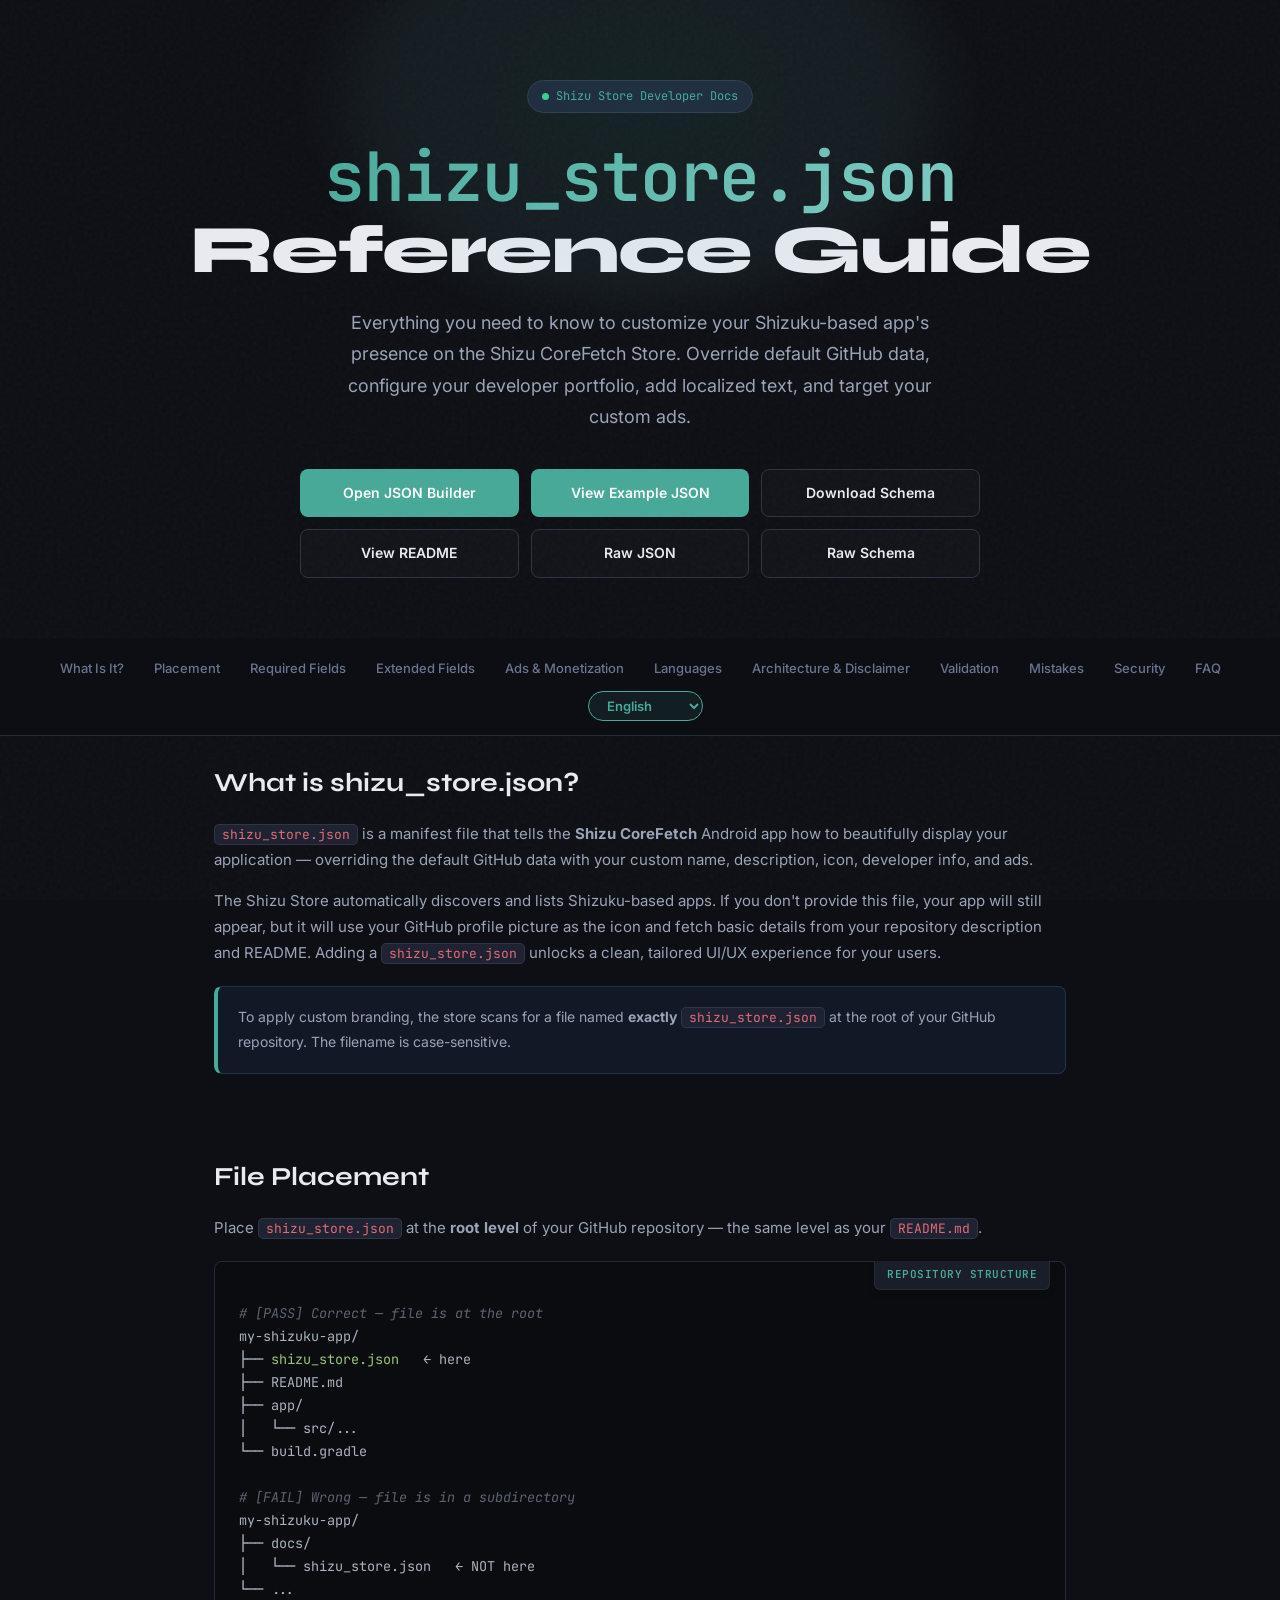
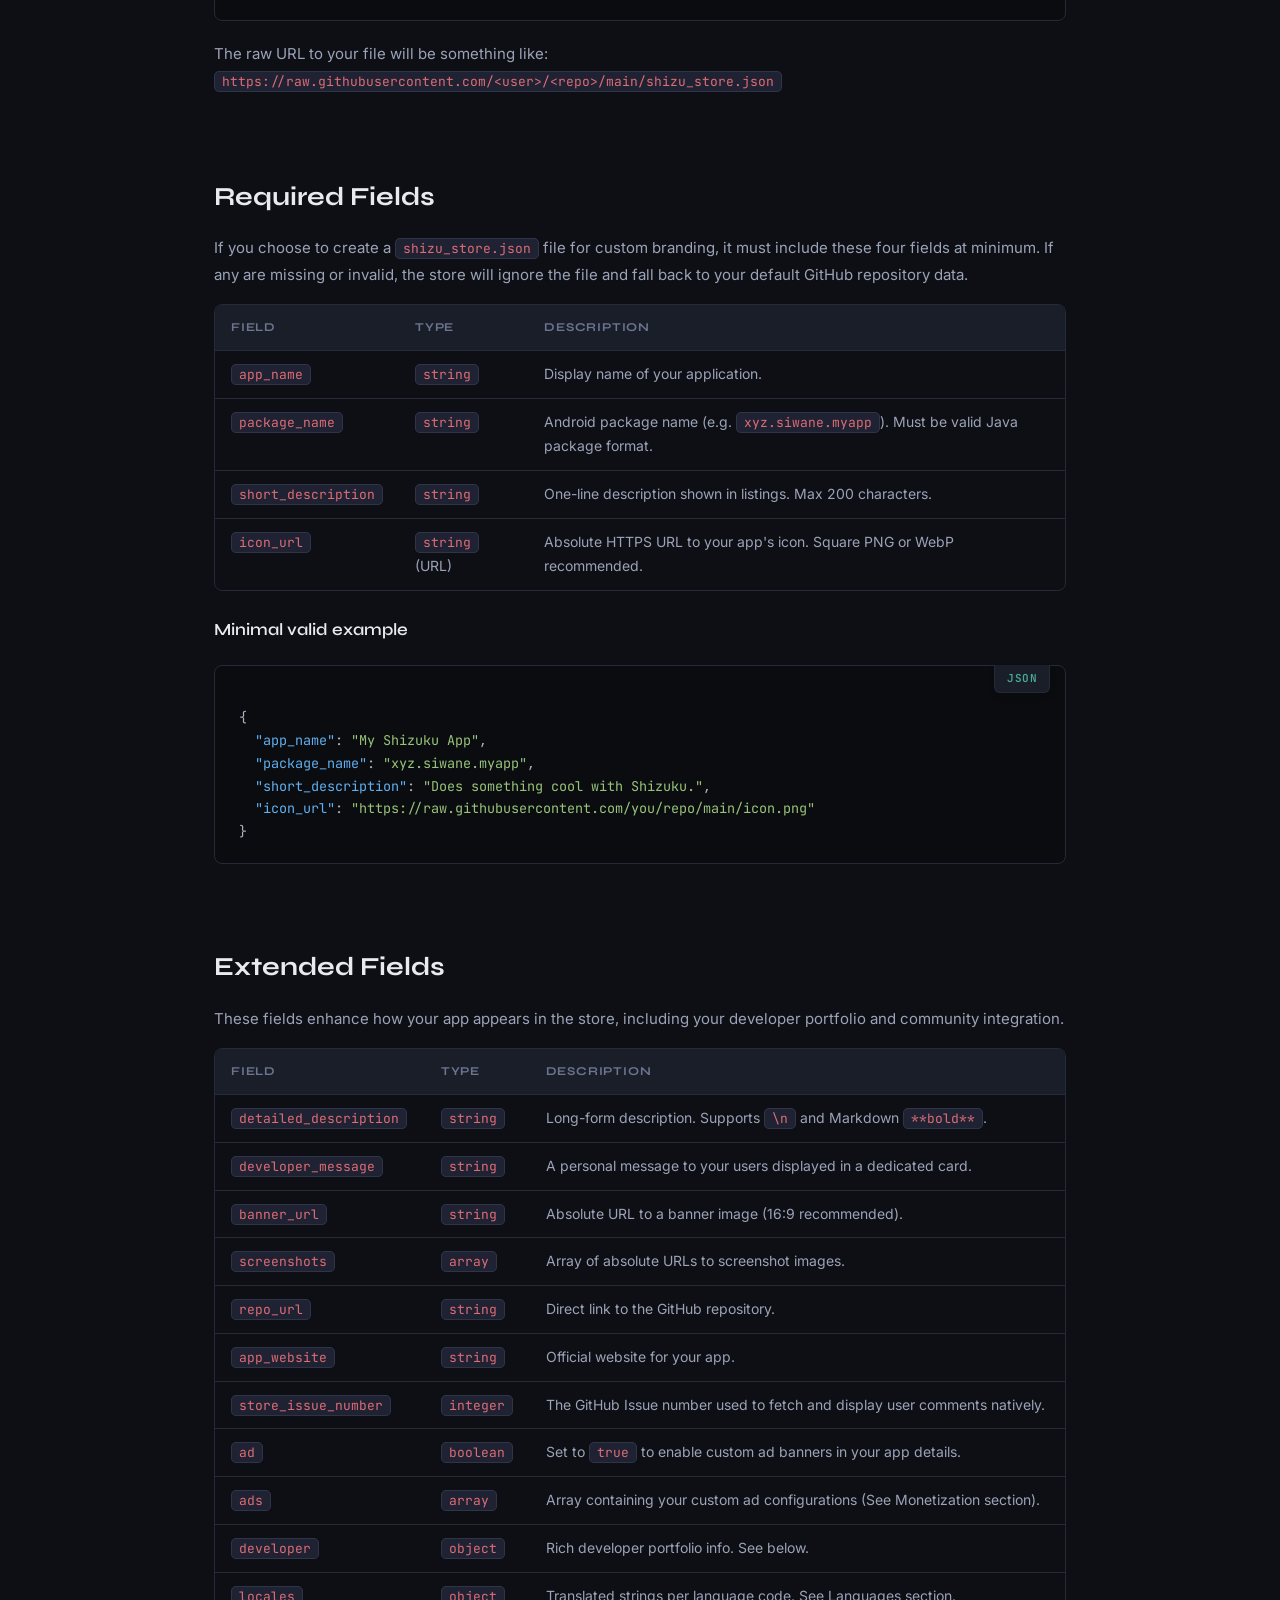
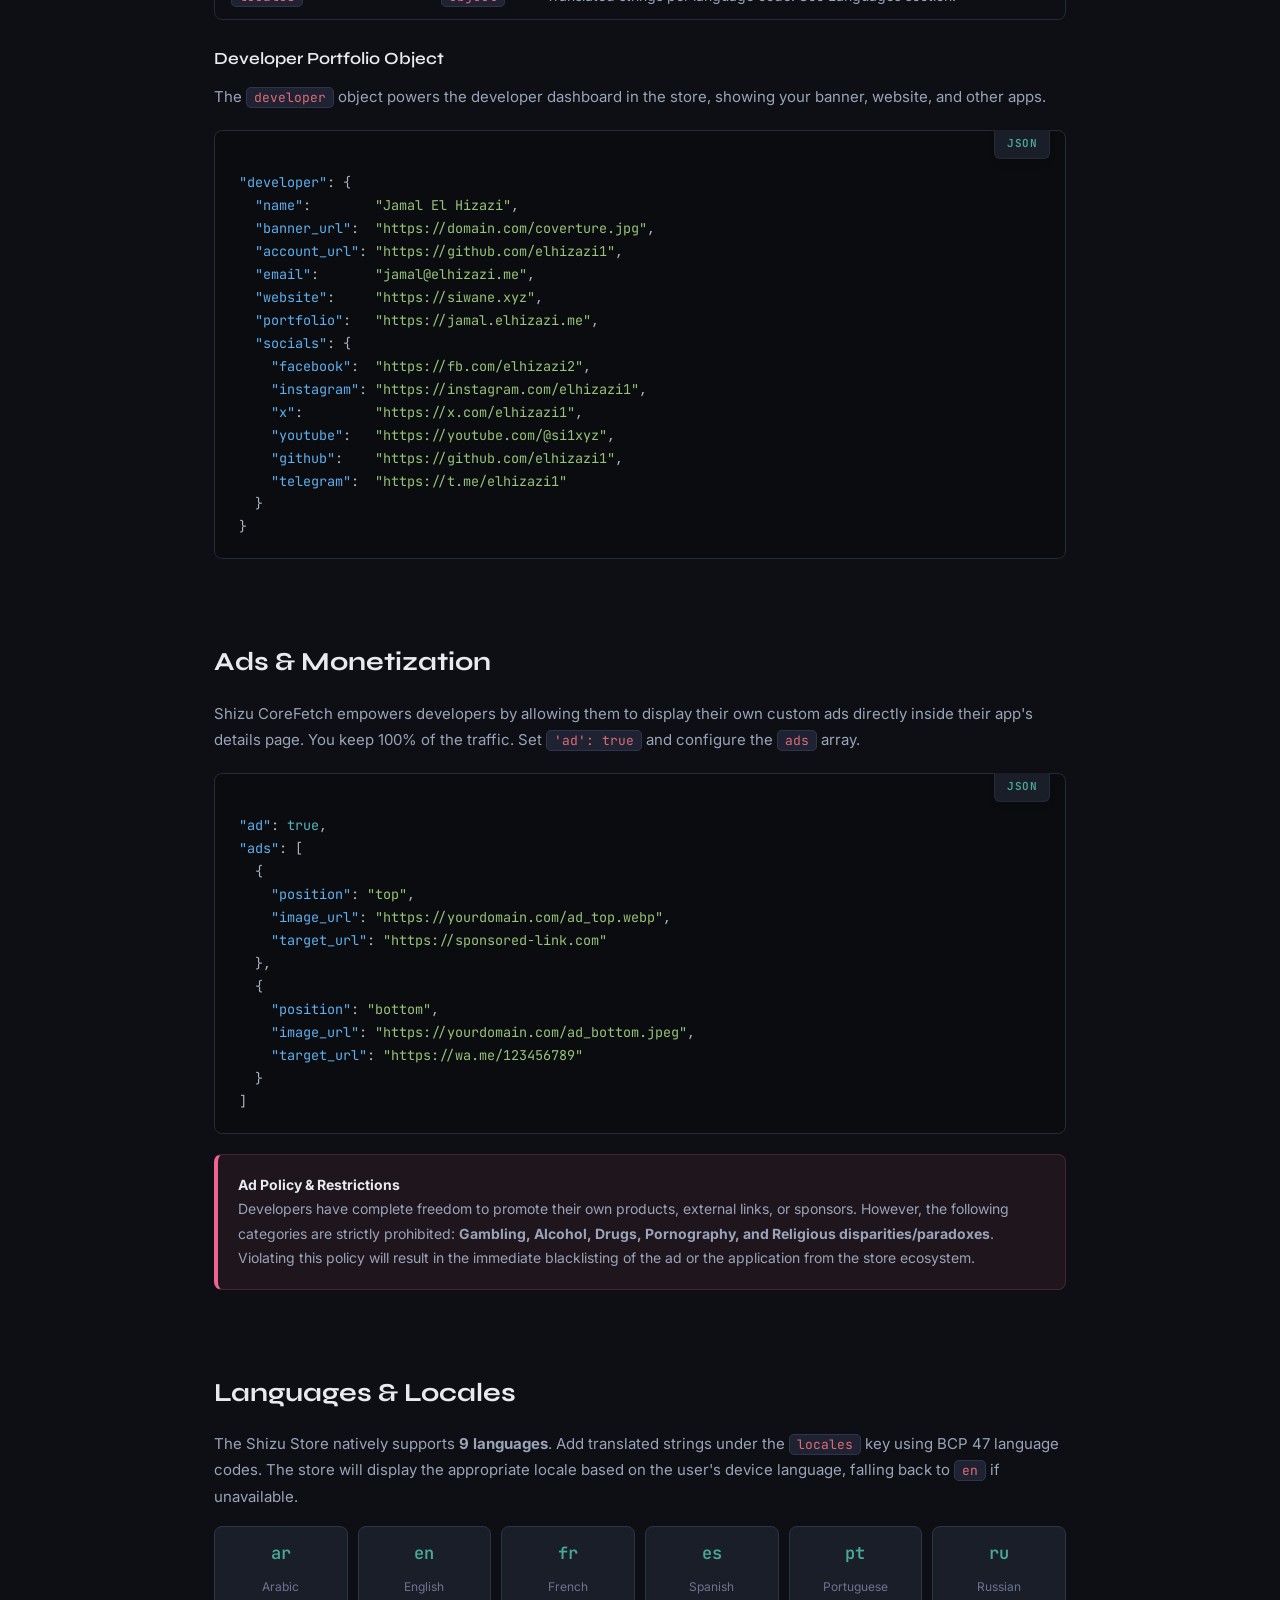
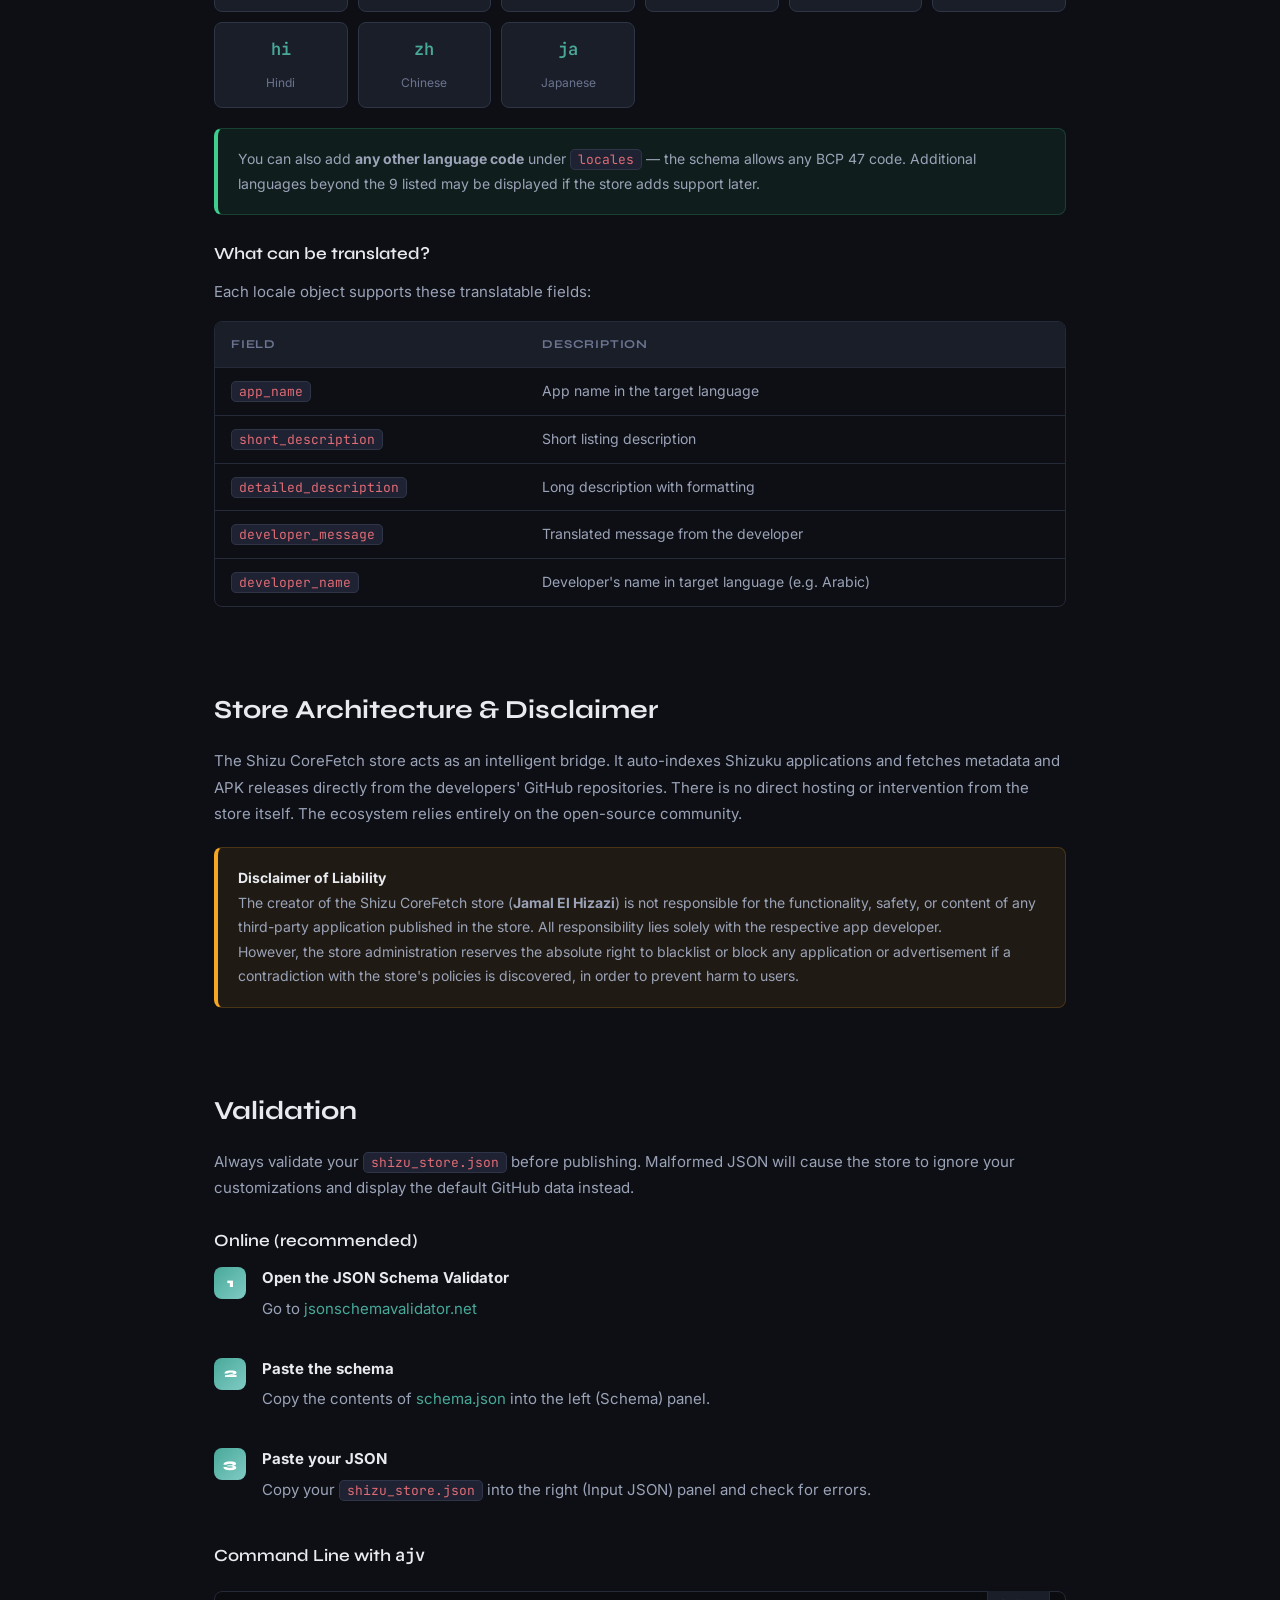
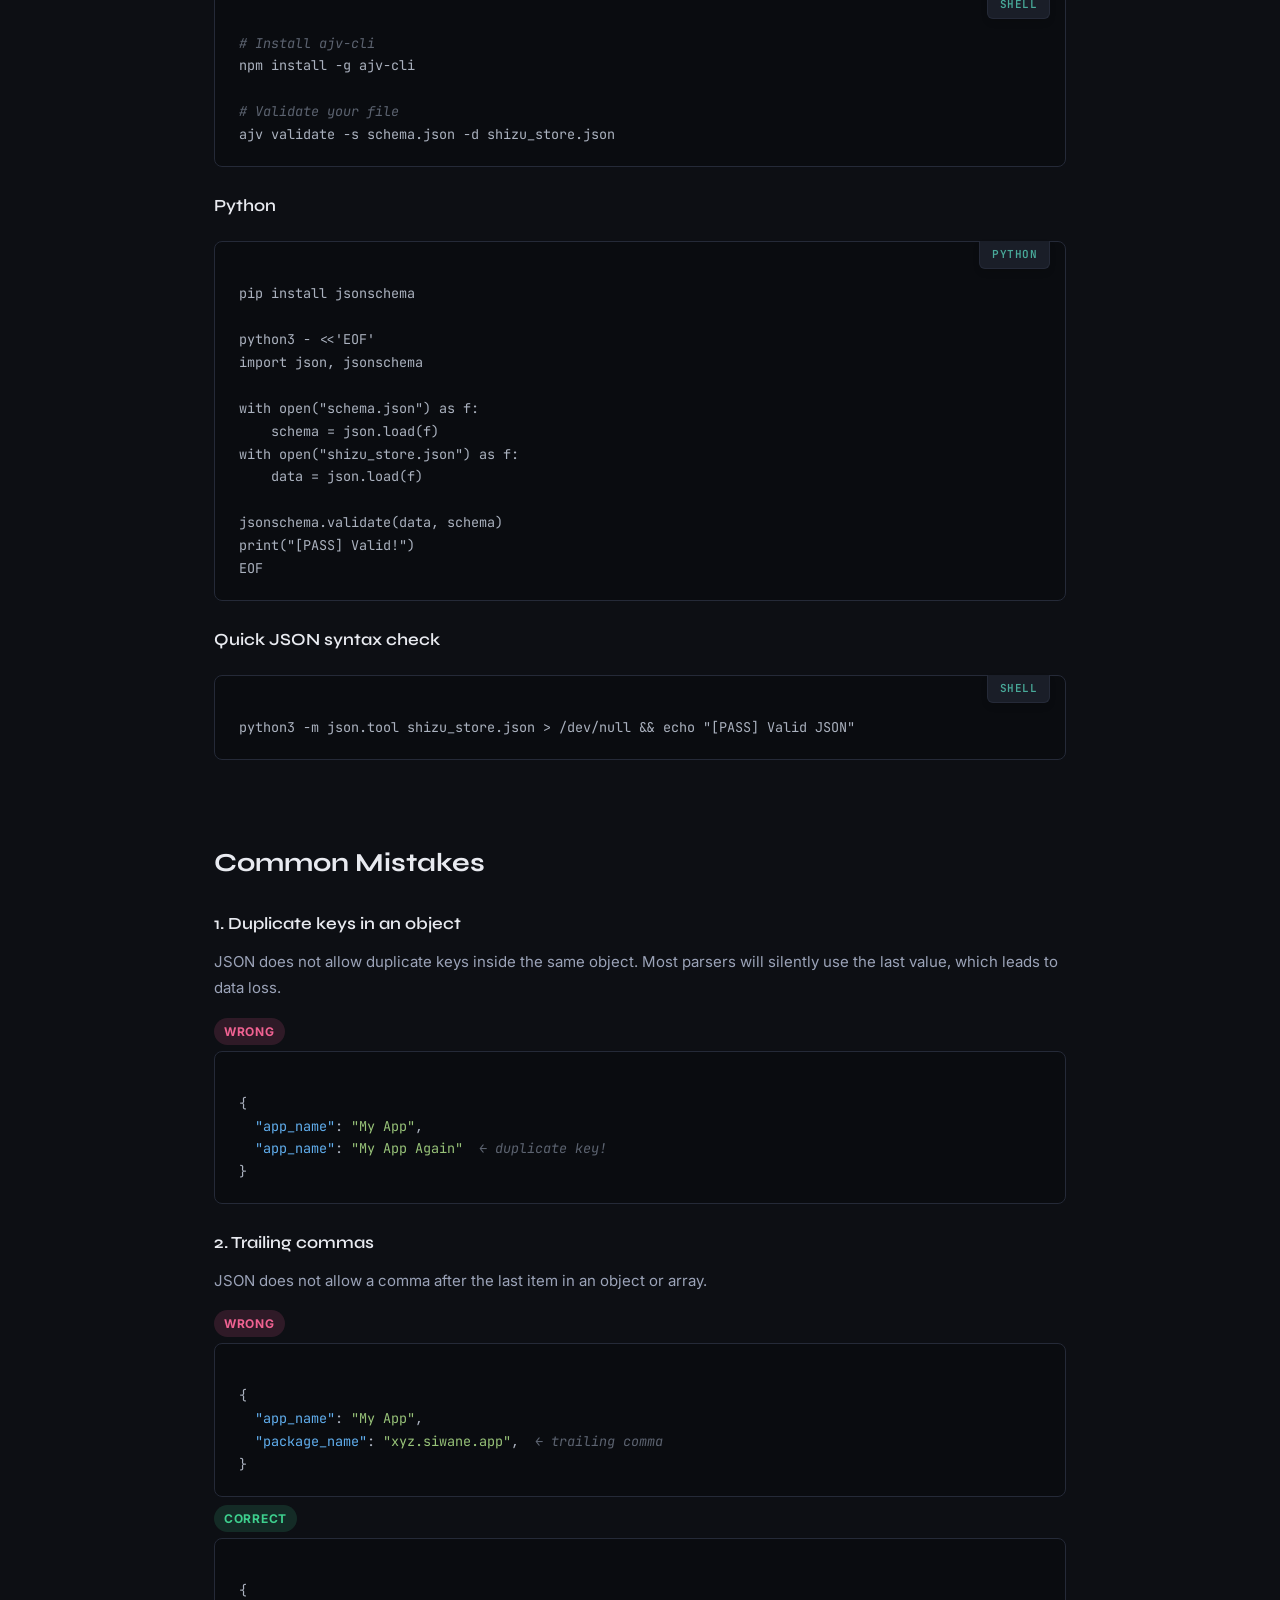
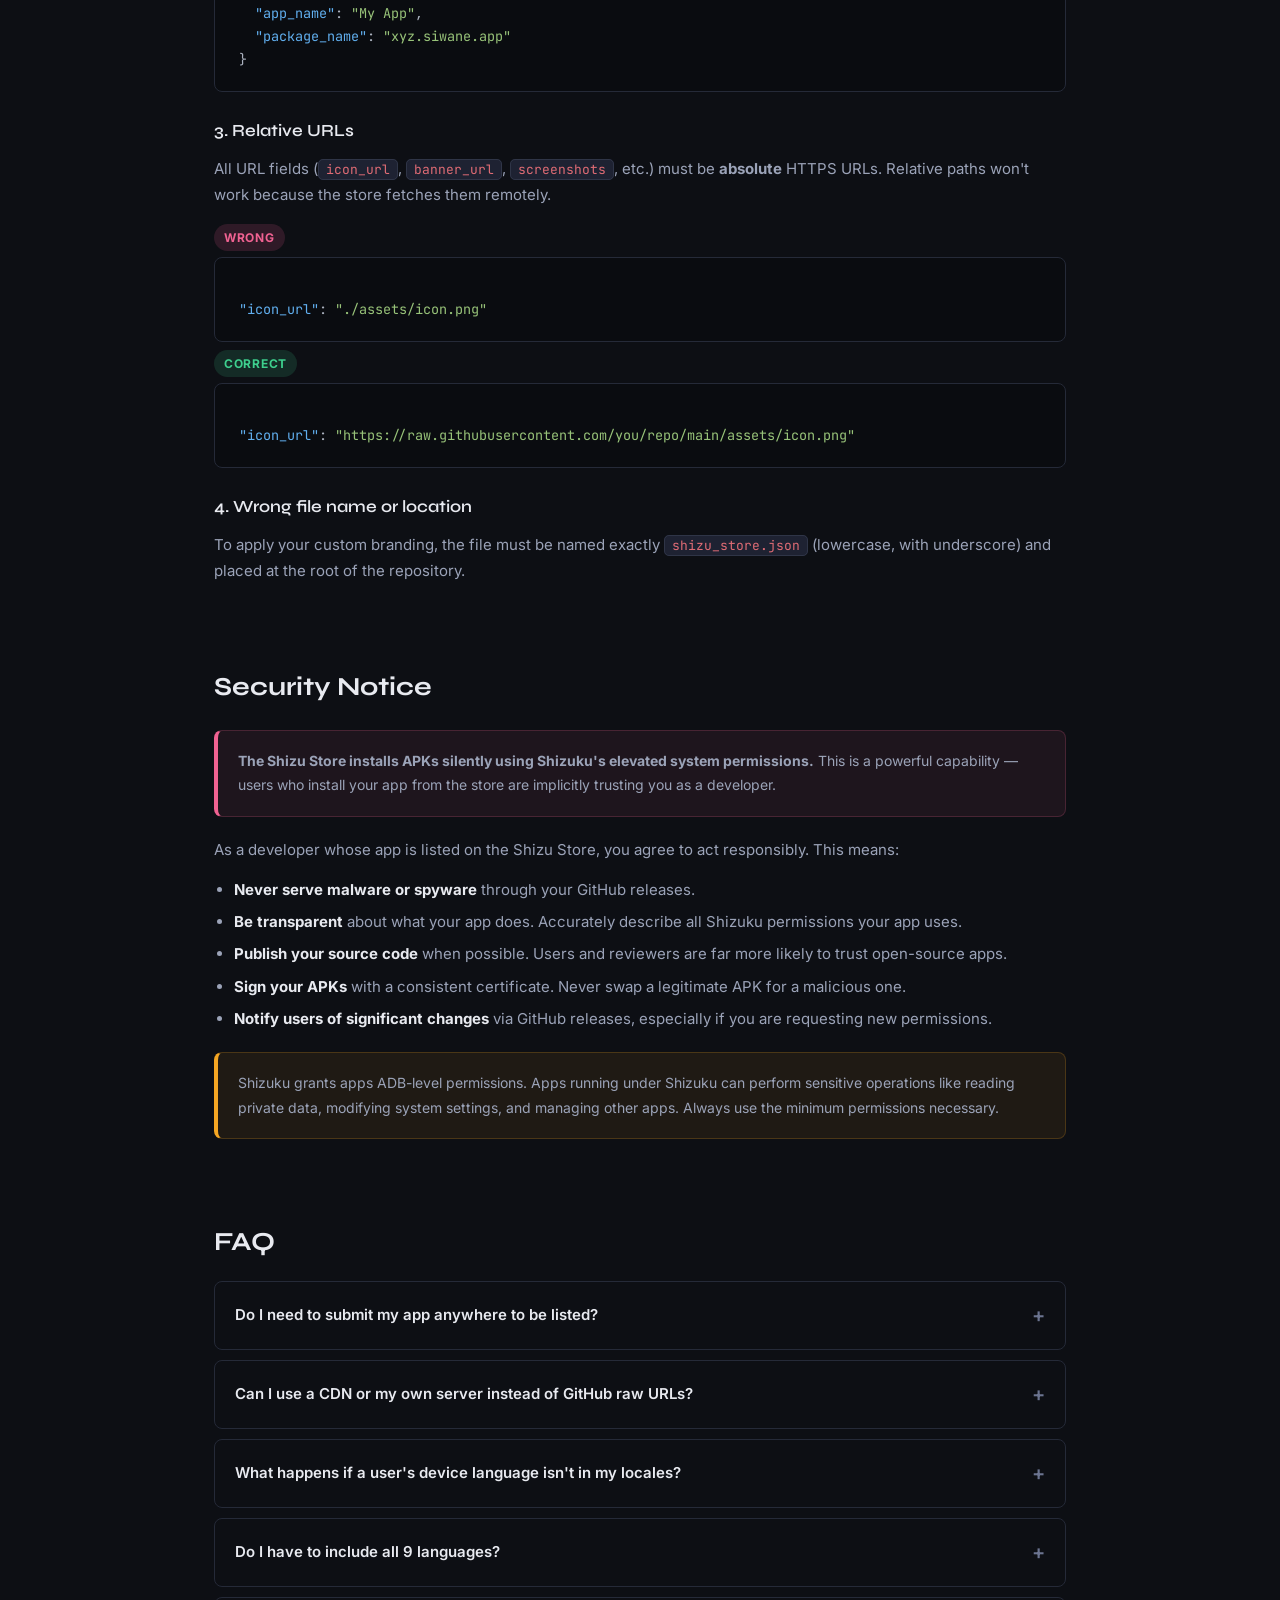
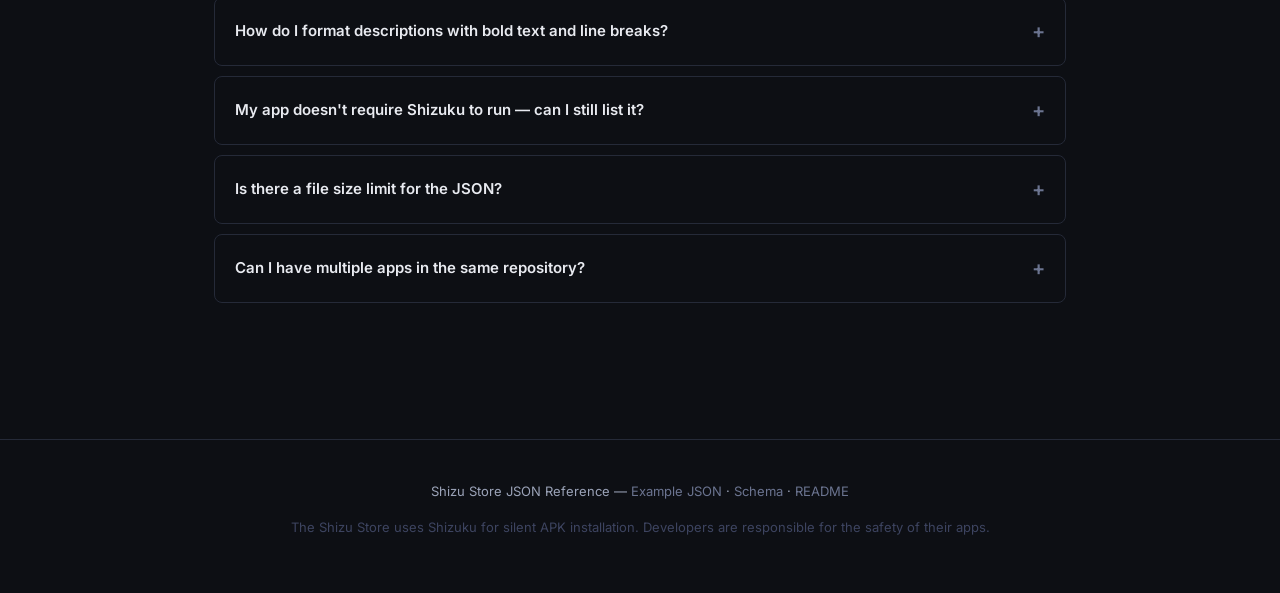
==== index.html @ 3cae4721 "Rename docs_shizu.html to index.html" ====
<!DOCTYPE html>
<html lang="en" id="htmlRoot" dir="ltr">
<head>
  <meta charset="UTF-8" />
  <meta name="viewport" content="width=device-width, initial-scale=1.0" />
  <title data-i18n="page_title">shizu_store.json — Developer Reference</title>
  <link rel="preconnect" href="https://fonts.googleapis.com" />
  <link rel="preconnect" href="https://fonts.gstatic.com" crossorigin />
  <link href="https://fonts.googleapis.com/css2?family=JetBrains+Mono:wght@400;600&family=Syne:wght@400;600;700;800&family=Inter:wght@400;500;600&family=Tajawal:wght@400;500;700;800&display=swap" rel="stylesheet" />
  <link rel="icon" type="image/png" href="assets/favicon.png">
  <link rel="apple-touch-icon" href="assets/favicon.png">
  <link rel="stylesheet" href="style.css">
</head>
<body>

<header>
  <div class="badge">
    <span class="badge-dot"></span>
    <span data-i18n="badge_text">Shizu Store Developer Docs</span>
  </div>
  <h1>
    <span class="mono">shizu_store.json</span><br />
    <span data-i18n="hero_title">Reference Guide</span>
  </h1>
  <p class="subtitle" data-i18n="hero_sub">
    Everything you need to know to customize your Shizuku-based app's presence on the Shizu CoreFetch Store. Override default GitHub data, configure your developer portfolio, add localized text, and target your custom ads.
  </p>
  
  <div class="hAct">
    <a href="builder.html" class="btn btnP" data-i18n="btn_builder">Open JSON Builder</a>
    <a href="shizu_store.json" class="btn btnP" data-i18n="btn_example">View Example JSON</a>
    <a href="schema.json" class="btn btnS" data-i18n="btn_schema">Download Schema</a>
    <a href="README.md" class="btn btnS" data-i18n="btn_readme">View README</a>
    <a href="shizu_store.json" class="btn btnS" target="_blank" data-i18n="btn_raw_json">Raw JSON</a>
    <a href="schema.json" class="btn btnS" target="_blank" data-i18n="btn_raw_schema">Raw Schema</a>
  </div>
</header>

<nav>
  <a href="#what-is" data-i18n="nav_what">What Is It?</a>
  <a href="#placement" data-i18n="nav_place">Placement</a>
  <a href="#required" data-i18n="nav_req">Required Fields</a>
  <a href="#optional" data-i18n="nav_ext">Extended Fields</a>
  <a href="#ads" data-i18n="nav_ads">Ads & Monetization</a>
  <a href="#locales" data-i18n="nav_lang">Languages</a>
  <a href="#architecture" data-i18n="nav_arch">Architecture & Disclaimer</a>
  <a href="#validate" data-i18n="nav_val">Validation</a>
  <a href="#mistakes" data-i18n="nav_err">Mistakes</a>
  <a href="#security" data-i18n="nav_sec">Security</a>
  <a href="#faq" data-i18n="nav_faq">FAQ</a>
    <select id="langSw" class="lang-select">
    <option value="en">English</option>
    <option value="ar">العربية</option>
    <option value="fr">Français</option>
    <option value="es">Español</option>
    <option value="pt">Português</option>
    <option value="ru">Русский</option>
    <option value="zh">中文</option>
    <option value="ja">日本語</option>
    <option value="hi">हिन्दी</option>
  </select>

</nav>

<main>

  <section id="what-is">
    <h2 data-i18n="what_title">What is shizu_store.json?</h2>
    <p data-i18n="what_p1">
      <code>shizu_store.json</code> is a manifest file that tells the <strong>Shizu CoreFetch</strong> Android app how to beautifully display your application — overriding the default GitHub data with your custom name, description, icon, developer info, and ads.
    </p>
    <p data-i18n="what_p2">
      The Shizu Store automatically discovers and lists Shizuku-based apps. If you don't provide this file, your app will still appear, but it will use your GitHub profile picture as the icon and fetch basic details from your repository description and README. Adding a <code>shizu_store.json</code> unlocks a clean, tailored UI/UX experience for your users.
    </p>
    <div class="callout callout-info">
      <div>
        <p data-i18n="what_callout">To apply custom branding, the store scans for a file named <strong>exactly</strong> <code>shizu_store.json</code> at the root of your GitHub repository. The filename is case-sensitive.</p>
      </div>
    </div>
  </section>

  <section id="placement">
    <h2 data-i18n="place_title">File Placement</h2>
    <p data-i18n="place_p1">Place <code>shizu_store.json</code> at the <strong>root level</strong> of your GitHub repository — the same level as your <code>README.md</code>.</p>

    <div class="code-wrap">
      <span class="code-label" data-i18n="lbl_repo_struct">Repository Structure</span>
      <pre><span class="c"># [PASS] Correct — file is at the root</span>
my-shizuku-app/
├── <span class="s">shizu_store.json</span>   ← here
├── README.md
├── app/
│   └── src/...
└── build.gradle

<span class="c"># [FAIL] Wrong — file is in a subdirectory</span>
my-shizuku-app/
├── docs/
│   └── shizu_store.json   ← NOT here
└── ...</pre>
    </div>

    <p data-i18n="place_p2">
      The raw URL to your file will be something like:<br />
      <code>https://raw.githubusercontent.com/&lt;user&gt;/&lt;repo&gt;/main/shizu_store.json</code>
    </p>
  </section>

  <section id="required">
    <h2 data-i18n="req_title">Required Fields</h2>
    <p data-i18n="req_p1">If you choose to create a <code>shizu_store.json</code> file for custom branding, it must include these four fields at minimum. If any are missing or invalid, the store will ignore the file and fall back to your default GitHub repository data.</p>

    <div class="table-wrap">
      <table>
        <thead>
          <tr>
            <th data-i18n="th_field">Field</th>
            <th data-i18n="th_type">Type</th>
            <th data-i18n="th_desc">Description</th>
          </tr>
        </thead>
        <tbody>
          <tr>
            <td><code>app_name</code></td>
            <td><code>string</code></td>
            <td data-i18n="req_desc_app_name">Display name of your application.</td>
          </tr>
          <tr>
            <td><code>package_name</code></td>
            <td><code>string</code></td>
            <td data-i18n="req_desc_pkg">Android package name (e.g. <code>xyz.siwane.myapp</code>). Must be valid Java package format.</td>
          </tr>
          <tr>
            <td><code>short_description</code></td>
            <td><code>string</code></td>
            <td data-i18n="req_desc_short">One-line description shown in listings. Max 200 characters.</td>
          </tr>
          <tr>
            <td><code>icon_url</code></td>
            <td><code>string</code> (URL)</td>
            <td data-i18n="req_desc_icon">Absolute HTTPS URL to your app's icon. Square PNG or WebP recommended.</td>
          </tr>
        </tbody>
      </table>
    </div>

    <h3 data-i18n="req_min_ex">Minimal valid example</h3>
    <div class="code-wrap">
      <span class="code-label">JSON</span>
      <pre><span class="p">{</span>
  <span class="k">"app_name"</span><span class="p">:</span> <span class="s">"My Shizuku App"</span><span class="p">,</span>
  <span class="k">"package_name"</span><span class="p">:</span> <span class="s">"xyz.siwane.myapp"</span><span class="p">,</span>
  <span class="k">"short_description"</span><span class="p">:</span> <span class="s">"Does something cool with Shizuku."</span><span class="p">,</span>
  <span class="k">"icon_url"</span><span class="p">:</span> <span class="s">"https://raw.githubusercontent.com/you/repo/main/icon.png"</span>
<span class="p">}</span></pre>
    </div>
  </section>

  <section id="optional">
    <h2 data-i18n="opt_title">Extended Fields</h2>
    <p data-i18n="opt_p1">These fields enhance how your app appears in the store, including your developer portfolio and community integration.</p>

    <div class="table-wrap">
      <table>
        <thead>
          <tr>
            <th data-i18n="th_field">Field</th>
            <th data-i18n="th_type">Type</th>
            <th data-i18n="th_desc">Description</th>
          </tr>
        </thead>
        <tbody>
          <tr><td><code>detailed_description</code></td><td><code>string</code></td><td data-i18n="opt_desc_det">Long-form description. Supports <code>\n</code> and Markdown <code>**bold**</code>.</td></tr>
          <tr><td><code>developer_message</code></td><td><code>string</code></td><td data-i18n="opt_desc_msg">A personal message to your users displayed in a dedicated card.</td></tr>
          <tr><td><code>banner_url</code></td><td><code>string</code></td><td data-i18n="opt_desc_ban">Absolute URL to a banner image (16:9 recommended).</td></tr>
          <tr><td><code>screenshots</code></td><td><code>array</code></td><td data-i18n="opt_desc_scr">Array of absolute URLs to screenshot images.</td></tr>
          <tr><td><code>repo_url</code></td><td><code>string</code></td><td data-i18n="opt_desc_repo">Direct link to the GitHub repository.</td></tr>
          <tr><td><code>app_website</code></td><td><code>string</code></td><td data-i18n="opt_desc_web">Official website for your app.</td></tr>
          <tr><td><code>store_issue_number</code></td><td><code>integer</code></td><td data-i18n="opt_desc_iss">The GitHub Issue number used to fetch and display user comments natively.</td></tr>
          <tr><td><code>ad</code></td><td><code>boolean</code></td><td data-i18n="opt_desc_ad">Set to <code>true</code> to enable custom ad banners in your app details.</td></tr>
          <tr><td><code>ads</code></td><td><code>array</code></td><td data-i18n="opt_desc_ads">Array containing your custom ad configurations (See Monetization section).</td></tr>
          <tr><td><code>developer</code></td><td><code>object</code></td><td data-i18n="opt_desc_dev">Rich developer portfolio info. See below.</td></tr>
          <tr><td><code>locales</code></td><td><code>object</code></td><td data-i18n="opt_desc_loc">Translated strings per language code. See Languages section.</td></tr>
        </tbody>
      </table>
    </div>

    <h3 data-i18n="opt_dev_title">Developer Portfolio Object</h3>
    <p data-i18n="opt_dev_p">The <code>developer</code> object powers the developer dashboard in the store, showing your banner, website, and other apps.</p>
    <div class="code-wrap">
      <span class="code-label">JSON</span>
      <pre><span class="k">"developer"</span><span class="p">: {</span>
  <span class="k">"name"</span><span class="p">:</span>        <span class="s">"Jamal El Hizazi"</span><span class="p">,</span>
  <span class="k">"banner_url"</span><span class="p">:</span>  <span class="s">"https://domain.com/coverture.jpg"</span><span class="p">,</span>
  <span class="k">"account_url"</span><span class="p">:</span> <span class="s">"https://github.com/elhizazi1"</span><span class="p">,</span>
  <span class="k">"email"</span><span class="p">:</span>       <span class="s">"jamal@elhizazi.me"</span><span class="p">,</span>
  <span class="k">"website"</span><span class="p">:</span>     <span class="s">"https://siwane.xyz"</span><span class="p">,</span>
  <span class="k">"portfolio"</span><span class="p">:</span>   <span class="s">"https://jamal.elhizazi.me"</span><span class="p">,</span>
  <span class="k">"socials"</span><span class="p">: {</span>
    <span class="k">"facebook"</span><span class="p">:</span>  <span class="s">"https://fb.com/elhizazi2"</span><span class="p">,</span>
    <span class="k">"instagram"</span><span class="p">:</span> <span class="s">"https://instagram.com/elhizazi1"</span><span class="p">,</span>
    <span class="k">"x"</span><span class="p">:</span>         <span class="s">"https://x.com/elhizazi1"</span><span class="p">,</span>
    <span class="k">"youtube"</span><span class="p">:</span>   <span class="s">"https://youtube.com/@si1xyz"</span><span class="p">,</span>
    <span class="k">"github"</span><span class="p">:</span>    <span class="s">"https://github.com/elhizazi1"</span><span class="p">,</span>
    <span class="k">"telegram"</span><span class="p">:</span>  <span class="s">"https://t.me/elhizazi1"</span>
  <span class="p">}</span>
<span class="p">}</span></pre>
    </div>
  </section>

  <section id="ads">
    <h2 data-i18n="ads_title">Ads & Monetization</h2>
    <p data-i18n="ads_p1">
      Shizu CoreFetch empowers developers by allowing them to display their own custom ads directly inside their app's details page. 
      You keep 100% of the traffic. Set <code>"ad": true</code> and configure the <code>ads</code> array.
    </p>

    <div class="code-wrap">
      <span class="code-label">JSON</span>
      <pre><span class="k">"ad"</span><span class="p">:</span> <span class="b">true</span><span class="p">,</span>
<span class="k">"ads"</span><span class="p">:</span> <span class="p">[</span>
  <span class="p">{</span>
    <span class="k">"position"</span><span class="p">:</span> <span class="s">"top"</span><span class="p">,</span>
    <span class="k">"image_url"</span><span class="p">:</span> <span class="s">"https://yourdomain.com/ad_top.webp"</span><span class="p">,</span>
    <span class="k">"target_url"</span><span class="p">:</span> <span class="s">"https://sponsored-link.com"</span>
  <span class="p">},</span>
  <span class="p">{</span>
    <span class="k">"position"</span><span class="p">:</span> <span class="s">"bottom"</span><span class="p">,</span>
    <span class="k">"image_url"</span><span class="p">:</span> <span class="s">"https://yourdomain.com/ad_bottom.jpeg"</span><span class="p">,</span>
    <span class="k">"target_url"</span><span class="p">:</span> <span class="s">"https://wa.me/123456789"</span>
  <span class="p">}</span>
<span class="p">]</span></pre>
    </div>

    <div class="callout callout-danger">
      <div>
        <strong data-i18n="ads_pol_title">Ad Policy & Restrictions</strong>
        <p data-i18n="ads_pol_p">Developers have complete freedom to promote their own products, external links, or sponsors. However, the following categories are strictly prohibited: <strong>Gambling, Alcohol, Drugs, Pornography, and Religious disparities/paradoxes</strong>. Violating this policy will result in the immediate blacklisting of the ad or the application from the store ecosystem.</p>
      </div>
    </div>
  </section>

  <section id="locales">
    <h2 data-i18n="loc_title">Languages &amp; Locales</h2>
    <p data-i18n="loc_p1">
      The Shizu Store natively supports <strong>9 languages</strong>. Add translated strings under the
      <code>locales</code> key using BCP 47 language codes. The store will display the appropriate locale
      based on the user's device language, falling back to <code>en</code> if unavailable.
    </p>

    <div class="lang-grid">
      <div class="lang-chip"><span class="code">ar</span><span class="name" data-i18n="lang_ar">Arabic</span></div>
      <div class="lang-chip"><span class="code">en</span><span class="name" data-i18n="lang_en">English</span></div>
      <div class="lang-chip"><span class="code">fr</span><span class="name" data-i18n="lang_fr">French</span></div>
      <div class="lang-chip"><span class="code">es</span><span class="name" data-i18n="lang_es">Spanish</span></div>
      <div class="lang-chip"><span class="code">pt</span><span class="name" data-i18n="lang_pt">Portuguese</span></div>
      <div class="lang-chip"><span class="code">ru</span><span class="name" data-i18n="lang_ru">Russian</span></div>
      <div class="lang-chip"><span class="code">hi</span><span class="name" data-i18n="lang_hi">Hindi</span></div>
      <div class="lang-chip"><span class="code">zh</span><span class="name" data-i18n="lang_zh">Chinese</span></div>
      <div class="lang-chip"><span class="code">ja</span><span class="name" data-i18n="lang_ja">Japanese</span></div>
    </div>

    <div class="callout callout-success">
      <div>
        <p data-i18n="loc_callout">You can also add <strong>any other language code</strong> under <code>locales</code> — the schema allows any BCP 47 code. Additional languages beyond the 9 listed may be displayed if the store adds support later.</p>
      </div>
    </div>

    <h3 data-i18n="loc_trans_title">What can be translated?</h3>
    <p data-i18n="loc_trans_p">Each locale object supports these translatable fields:</p>

    <div class="table-wrap">
      <table>
        <thead><tr><th data-i18n="th_field">Field</th><th data-i18n="th_desc">Description</th></tr></thead>
        <tbody>
          <tr><td><code>app_name</code></td><td data-i18n="loc_td_app">App name in the target language</td></tr>
          <tr><td><code>short_description</code></td><td data-i18n="loc_td_short">Short listing description</td></tr>
          <tr><td><code>detailed_description</code></td><td data-i18n="loc_td_det">Long description with formatting</td></tr>
          <tr><td><code>developer_message</code></td><td data-i18n="loc_td_msg">Translated message from the developer</td></tr>
          <tr><td><code>developer_name</code></td><td data-i18n="loc_td_dev">Developer's name in target language (e.g. Arabic)</td></tr>
        </tbody>
      </table>
    </div>
  </section>

  <section id="architecture">
    <h2 data-i18n="arch_title">Store Architecture & Disclaimer</h2>
    
    <p data-i18n="arch_p1">
      <strong data-i18n="arch_str">Decentralized Auto-Fetching:</strong> The Shizu CoreFetch store acts as an intelligent bridge. It auto-indexes Shizuku applications and fetches metadata and APK releases directly from the developers' GitHub repositories. There is no direct hosting or intervention from the store itself. The ecosystem relies entirely on the open-source community.
    </p>

    <div class="callout callout-warn">
      <div>
        <strong data-i18n="arch_disc_title">Disclaimer of Liability</strong>
        <p data-i18n="arch_disc_p1">The creator of the Shizu CoreFetch store (<strong>Jamal El Hizazi</strong>) is not responsible for the functionality, safety, or content of any third-party application published in the store. All responsibility lies solely with the respective app developer.</p>
        <p data-i18n="arch_disc_p2">However, the store administration reserves the absolute right to blacklist or block any application or advertisement if a contradiction with the store's policies is discovered, in order to prevent harm to users.</p>
      </div>
    </div>
  </section>

  <section id="validate">
    <h2 data-i18n="val_title">Validation</h2>
    <p data-i18n="val_p1">Always validate your <code>shizu_store.json</code> before publishing. Malformed JSON will cause the store to ignore your customizations and display the default GitHub data instead.</p>

    <h3 data-i18n="val_on_title">Online (recommended)</h3>
    <div class="steps">
      <div class="step">
        <div class="step-num">1</div>
        <div class="step-body">
          <strong data-i18n="val_s1_t">Open the JSON Schema Validator</strong>
          <p><span data-i18n="val_s1_p">Go to</span> <a href="https://www.jsonschemavalidator.net" target="_blank">jsonschemavalidator.net</a></p>
        </div>
      </div>
      <div class="step">
        <div class="step-num">2</div>
        <div class="step-body">
          <strong data-i18n="val_s2_t">Paste the schema</strong>
          <p><span data-i18n="val_s2_p">Copy the contents of</span> <a href="schema.json">schema.json</a> <span data-i18n="val_s2_p2">into the left (Schema) panel.</span></p>
        </div>
      </div>
      <div class="step">
        <div class="step-num">3</div>
        <div class="step-body">
          <strong data-i18n="val_s3_t">Paste your JSON</strong>
          <p data-i18n="val_s3_p">Copy your <code>shizu_store.json</code> into the right (Input JSON) panel and check for errors.</p>
        </div>
      </div>
    </div>

    <h3 data-i18n="val_cli_title">Command Line with <code>ajv</code></h3>
    <div class="code-wrap">
      <span class="code-label" data-i18n="lbl_shell">Shell</span>
      <pre><span class="c"># Install ajv-cli</span>
npm install -g ajv-cli

<span class="c"># Validate your file</span>
ajv validate -s schema.json -d shizu_store.json</pre>
    </div>

    <h3>Python</h3>
    <div class="code-wrap">
      <span class="code-label">Python</span>
      <pre>pip install jsonschema

python3 - &lt;&lt;'EOF'
import json, jsonschema

with open("schema.json") as f:
    schema = json.load(f)
with open("shizu_store.json") as f:
    data = json.load(f)

jsonschema.validate(data, schema)
print("[PASS] Valid!")
EOF</pre>
    </div>

    <h3 data-i18n="val_q_title">Quick JSON syntax check</h3>
    <div class="code-wrap">
      <span class="code-label" data-i18n="lbl_shell">Shell</span>
      <pre>python3 -m json.tool shizu_store.json &gt; /dev/null &amp;&amp; echo "[PASS] Valid JSON"</pre>
    </div>
  </section>

  <section id="mistakes">
    <h2 data-i18n="err_title">Common Mistakes</h2>

    <h3 data-i18n="err_1_title">1. Duplicate keys in an object</h3>
    <p data-i18n="err_1_p">JSON does not allow duplicate keys inside the same object. Most parsers will silently use the last value, which leads to data loss.</p>
    <div class="mistake-block">
      <div class="mistake-label bad" data-i18n="lbl_wrong">Wrong</div>
      <pre><span class="p">{</span>
  <span class="k">"app_name"</span><span class="p">:</span> <span class="s">"My App"</span><span class="p">,</span>
  <span class="k">"app_name"</span><span class="p">:</span> <span class="s">"My App Again"</span>  <span class="c">← duplicate key!</span>
<span class="p">}</span></pre>
    </div>

    <h3 data-i18n="err_2_title">2. Trailing commas</h3>
    <p data-i18n="err_2_p">JSON does not allow a comma after the last item in an object or array.</p>
    <div class="mistake-block">
      <div class="mistake-label bad" data-i18n="lbl_wrong">Wrong</div>
      <pre><span class="p">{</span>
  <span class="k">"app_name"</span><span class="p">:</span> <span class="s">"My App"</span><span class="p">,</span>
  <span class="k">"package_name"</span><span class="p">:</span> <span class="s">"xyz.siwane.app"</span><span class="p">,</span>  <span class="c">← trailing comma</span>
<span class="p">}</span></pre>
      <div class="mistake-label good" style="margin-top:8px" data-i18n="lbl_correct">Correct</div>
      <pre><span class="p">{</span>
  <span class="k">"app_name"</span><span class="p">:</span> <span class="s">"My App"</span><span class="p">,</span>
  <span class="k">"package_name"</span><span class="p">:</span> <span class="s">"xyz.siwane.app"</span>
<span class="p">}</span></pre>
    </div>

    <h3 data-i18n="err_3_title">3. Relative URLs</h3>
    <p data-i18n="err_3_p">All URL fields (<code>icon_url</code>, <code>banner_url</code>, <code>screenshots</code>, etc.) must be <strong>absolute</strong> HTTPS URLs. Relative paths won't work because the store fetches them remotely.</p>
    <div class="mistake-block">
      <div class="mistake-label bad" data-i18n="lbl_wrong">Wrong</div>
      <pre><span class="k">"icon_url"</span><span class="p">:</span> <span class="s">"./assets/icon.png"</span></pre>
      <div class="mistake-label good" style="margin-top:8px" data-i18n="lbl_correct">Correct</div>
      <pre><span class="k">"icon_url"</span><span class="p">:</span> <span class="s">"https://raw.githubusercontent.com/you/repo/main/assets/icon.png"</span></pre>
    </div>

    <h3 data-i18n="err_4_title">4. Wrong file name or location</h3>
    <p data-i18n="err_4_p">To apply your custom branding, the file must be named exactly <code>shizu_store.json</code> (lowercase, with underscore) and placed at the root of the repository.</p>
  </section>

  <section id="security">
    <h2 data-i18n="sec_title">Security Notice</h2>

    <div class="callout callout-danger">
      <div>
        <p data-i18n="sec_c1_p"><strong>The Shizu Store installs APKs silently using Shizuku's elevated system permissions.</strong> This is a powerful capability — users who install your app from the store are implicitly trusting you as a developer.</p>
      </div>
    </div>

    <p data-i18n="sec_p1">As a developer whose app is listed on the Shizu Store, you agree to act responsibly. This means:</p>
    <ul>
      <li data-i18n="sec_li1"><strong>Never serve malware or spyware</strong> through your GitHub releases.</li>
      <li data-i18n="sec_li2"><strong>Be transparent</strong> about what your app does. Accurately describe all Shizuku permissions your app uses.</li>
      <li data-i18n="sec_li3"><strong>Publish your source code</strong> when possible. Users and reviewers are far more likely to trust open-source apps.</li>
      <li data-i18n="sec_li4"><strong>Sign your APKs</strong> with a consistent certificate. Never swap a legitimate APK for a malicious one.</li>
      <li data-i18n="sec_li5"><strong>Notify users of significant changes</strong> via GitHub releases, especially if you are requesting new permissions.</li>
    </ul>

    <div class="callout callout-warn">
      <div>
        <p data-i18n="sec_c2_p">Shizuku grants apps ADB-level permissions. Apps running under Shizuku can perform sensitive operations like reading private data, modifying system settings, and managing other apps. Always use the minimum permissions necessary.</p>
      </div>
    </div>
  </section>

  <section id="faq">
    <h2 data-i18n="faq_title">FAQ</h2>

    <details>
      <summary data-i18n="faq_1_q">Do I need to submit my app anywhere to be listed?</summary>
      <div class="faq-body">
        <p data-i18n="faq_1_a">No submission is required. The store automatically detects Shizuku-based repositories on GitHub. Adding a <code>shizu_store.json</code> simply gives you full control over how your app is presented to users.</p>
      </div>
    </details>

    <details>
      <summary data-i18n="faq_2_q">Can I use a CDN or my own server instead of GitHub raw URLs?</summary>
      <div class="faq-body">
        <p data-i18n="faq_2_a">Yes. Any publicly accessible HTTPS URL is valid for all URL fields. GitHub raw URLs are simply the most common choice because the JSON file lives in your GitHub repo.</p>
      </div>
    </details>

    <details>
      <summary data-i18n="faq_3_q">What happens if a user's device language isn't in my locales?</summary>
      <div class="faq-body">
        <p data-i18n="faq_3_a">The store falls back to the root-level (non-localized) values — i.e., whatever you put in <code>app_name</code>, <code>short_description</code>, etc. at the top level of the JSON. We recommend writing those in English.</p>
      </div>
    </details>

    <details>
      <summary data-i18n="faq_4_q">Do I have to include all 9 languages?</summary>
      <div class="faq-body">
        <p data-i18n="faq_4_a">No. You can include as many or as few locales as you want. Any locale you omit will automatically fall back to the root-level values.</p>
      </div>
    </details>

    <details>
      <summary data-i18n="faq_5_q">How do I format descriptions with bold text and line breaks?</summary>
      <div class="faq-body">
        <p data-i18n="faq_5_a">Use <code>\n</code> for newlines and <code>**text**</code> for bold text within description strings. These are interpreted by the store when rendering the app's detail page.</p>
      </div>
    </details>

    <details>
      <summary data-i18n="faq_6_q">My app doesn't require Shizuku to run — can I still list it?</summary>
      <div class="faq-body">
        <p data-i18n="faq_6_a">The store is designed for Shizuku-based apps. You can list it, but be clear in your description that Shizuku is not required for its core functionality.</p>
      </div>
    </details>

    <details>
      <summary data-i18n="faq_7_q">Is there a file size limit for the JSON?</summary>
      <div class="faq-body">
        <p data-i18n="faq_7_a">There is no hard limit documented, but keep the file reasonable. A few kilobytes is typical. Avoid embedding very long strings directly — link to external resources instead.</p>
      </div>
    </details>

    <details>
      <summary data-i18n="faq_8_q">Can I have multiple apps in the same repository?</summary>
      <div class="faq-body">
        <p data-i18n="faq_8_a">No. Each repository represents a single app in the store's auto-indexing logic. To list multiple apps, create separate repositories for each.</p>
      </div>
    </details>
  </section>

</main>

<footer>
  <p>
    <span data-i18n="foot_p1">Shizu Store JSON Reference</span> &mdash;
    <a href="shizu_store.json" data-i18n="foot_a1">Example JSON</a> &middot;
    <a href="schema.json" data-i18n="foot_a2">Schema</a> &middot;
    <a href="README.md" data-i18n="foot_a3">README</a>
  </p>
  <p style="margin-top:8px; color: #3d4460;" data-i18n="foot_p2">
    The Shizu Store uses Shizuku for silent APK installation. Developers are responsible for the safety of their apps.
  </p>
</footer>

<script src="app.js"></script>
</body>
</html>
---- style.css ----
/* ─── VARIABLES ─── */
:root {
  --bg: #0d0f14;
  --bg2: #12151c;
  --bg3: #1a1e28;
  --border: #252a38;
  --border2: #2f3547;
  --text: #e8eaf0;
  --text2: #9ba3b8;
  --text3: #6b7490;
  --accent: #48a999;
  --accent2: #80CBC4;
  --accent3: #3ecf8e;
  --warn: #f5a623;
  --danger: #f06292;
  --code-bg: #0a0c10;
  --inline-code-bg: #1e2232;
  --tag-bg: #1a2035;
  --radius: 8px; 
}

*, *::before, *::after { box-sizing: border-box; margin: 0; padding: 0; }

html { scroll-behavior: smooth; }

body {
  background: var(--bg);
  color: var(--text);
  font-family: 'Inter', sans-serif;
  font-size: 15px;
  line-height: 1.75;
  min-height: 100vh;
  overflow-x: hidden;
  max-width: 100vw;
}

/* ─── NOISE TEXTURE ─── */
body::before {
  content: '';
  position: fixed;
  inset: 0;
  background-image: url("data:image/svg+xml,%3Csvg viewBox='0 0 256 256' xmlns='http://www.w3.org/2000/svg'%3E%3Cfilter id='noise'%3E%3CfeTurbulence type='fractalNoise' baseFrequency='0.9' numOctaves='4' stitchTiles='stitch'/%3E%3C/filter%3E%3Crect width='100%25' height='100%25' filter='url(%23noise)' opacity='0.03'/%3E%3C/svg%3E");
  pointer-events: none;
  z-index: 0;
}

/* ─── HEADER ─── */
header {
  position: relative;
  z-index: 1;
  padding: 80px 24px 60px;
  text-align: center;
  overflow: hidden;
}

header::after {
  content: '';
  position: absolute;
  top: -60px;
  left: 50%;
  transform: translateX(-50%);
  width: 700px;
  height: 400px;
  background: radial-gradient(ellipse at 50% 40%, rgba(72, 169, 153, 0.12) 0%, rgba(128, 203, 196, 0.07) 50%, transparent 70%);
  pointer-events: none;
}

.badge {
  display: inline-flex;
  align-items: center;
  gap: 7px;
  background: var(--tag-bg);
  border: 1px solid var(--border2);
  border-radius: 100px;
  padding: 5px 14px;
  font-family: 'JetBrains Mono', monospace;
  font-size: 12px;
  color: var(--accent);
  margin-bottom: 28px;
}

.badge-dot {
  width: 7px; height: 7px;
  border-radius: 50%;
  background: var(--accent3);
  animation: pulse 2s infinite;
}

@keyframes pulse {
  0%, 100% { opacity: 1; }
  50% { opacity: 0.4; }
}

h1 {
  font-family: 'Syne', sans-serif;
  font-size: clamp(36px, 7vw, 68px);
  font-weight: 800;
  letter-spacing: -1.5px;
  line-height: 1.05;
  margin-bottom: 20px;
}

h1 .mono {
  font-family: 'JetBrains Mono', monospace;
  font-weight: 600;
  background: linear-gradient(135deg, var(--accent) 0%, var(--accent2) 100%);
  -webkit-background-clip: text;
  -webkit-text-fill-color: transparent;
  background-clip: text;
}

.subtitle {
  color: var(--text2);
  font-size: clamp(15px, 2vw, 18px);
  max-width: 620px;
  margin: 0 auto 36px;
}

/* ─── BUTTONS & ACTIONS ─── */
.hAct {
  display: flex;
  gap: 12px;
  justify-content: center;
  flex-wrap: wrap;
  max-width: 680px;
  margin: 0 auto;
}

.btn {
  display: inline-flex;
  align-items: center;
  justify-content: center;
  gap: 8px;
  padding: 11px 22px;
  border-radius: var(--radius);
  font-size: 14px;
  font-weight: 600;
  text-decoration: none;
  transition: all 0.2s ease;
  cursor: pointer;
  border: 1px solid transparent;
  flex: 1 1 calc(33.333% - 12px);
  min-width: 170px;
}

.btnP { background: var(--accent); color: #fff; }
.btnP:hover { background: #3c9183; transform: translateY(-2px); box-shadow: 0 6px 20px rgba(72, 169, 153, 0.25); }

.btnS { background: rgba(255, 255, 255, 0.02); color: var(--text); border-color: var(--border2); }
.btnS:hover { border-color: var(--accent); color: var(--accent); background: rgba(72, 169, 153, 0.05); transform: translateY(-2px); }

.btnL {
  background: rgba(72, 169, 153, 0.1);
  color: var(--accent);
  border: 1px solid var(--accent);
  font-family: inherit;
  font-size: 13px;
  font-weight: 600;
  padding: 5px 14px;
  border-radius: 100px;
  cursor: pointer;
  transition: all 0.2s;
  margin-left: 10px;
}
.btnL:hover { background: var(--accent); color: #fff; }

/* ─── LAYOUT ─── */
main {
  position: relative;
  z-index: 1;
  max-width: 900px;
  margin: 0 auto;
  padding: 0 24px 80px;
}

/* ─── NAV ─── */
nav {
  position: sticky;
  top: 0;
  z-index: 100;
  background: rgba(13,15,20,0.85);
  backdrop-filter: blur(16px);
  border-bottom: 1px solid var(--border);
  padding: 14px 24px;
  display: flex;
  gap: 6px;
  flex-wrap: wrap;
  justify-content: center;
  align-items: center;
}

nav a {
  color: var(--text3);
  text-decoration: none;
  font-size: 13px;
  font-weight: 500;
  padding: 5px 12px;
  border-radius: 100px;
  transition: all 0.15s;
  white-space: nowrap;
}
nav a:hover { color: var(--text); background: var(--bg3); }

/* ─── SECTIONS ─── */
section { margin-bottom: 56px; }

h2 {
  font-family: 'Syne', sans-serif;
  font-size: 26px;
  font-weight: 700;
  color: var(--text);
  margin-bottom: 16px;
  padding-top: 24px;
}

h3 {
  font-family: 'Syne', sans-serif;
  font-size: 17px;
  font-weight: 600;
  color: var(--text);
  margin: 24px 0 10px;
}

p { color: var(--text2); margin-bottom: 14px; }

/* حماية الروابط العامة خارج الأكواد من التمدد */
a { 
  color: var(--accent); 
  text-decoration: none; 
  overflow-wrap: break-word;
}
a:hover { text-decoration: underline; }

/* ─── CODE BLOCKS & PRE ─── */
.code-wrap {
  position: relative;
  margin: 20px 0;
}

.code-label {
  position: absolute;
  top: 0;
  right: 16px;
  background: var(--bg3);
  padding: 4px 12px;
  border: 1px solid var(--border);
  border-top: none;
  border-bottom-left-radius: 6px;
  border-bottom-right-radius: 6px;
  font-family: 'JetBrains Mono', monospace;
  font-size: 11px;
  color: var(--accent);
  font-weight: 600;
  letter-spacing: 0.5px;
  text-transform: uppercase;
  user-select: none;
  z-index: 2;
  box-shadow: 0 4px 6px rgba(0, 0, 0, 0.1);
}

pre {
  background: var(--code-bg);
  border: 1px solid var(--border);
  border-radius: var(--radius);
  padding: 40px 24px 20px; 
  overflow-x: auto;
  font-family: 'JetBrains Mono', monospace;
  font-size: 13.5px;
  line-height: 1.7;
  color: #abb2bf;
  position: relative;
}

code { font-family: 'JetBrains Mono', monospace; }

/* الأكواد المضمنة (التنسيق المشترك) */
p code, li code, td code {
  background: var(--inline-code-bg);
  border: 1px solid var(--border2);
  border-radius: 5px;
  padding: 1px 7px;
  font-size: 13px;
  color: #e06c75;
}

/* فرض الالتفاف فقط على الفقرات والقوائم */
p code, li code {
  word-break: break-word;
  overflow-wrap: break-word;
  white-space: normal;
}

/* منع الالتفاف نهائياً للأكواد داخل الجداول */
td code {
  white-space: nowrap;
  word-break: normal;
}

/* ─── SYNTAX COLORS ─── */
.s { color: #98c379; }
.k { color: #61afef; }
.n { color: #e5c07b; }
.b { color: #56b6c2; }
.c { color: #5c6370; font-style: italic; }
.p { color: #abb2bf; }

/* ─── TABLE ─── */
.table-wrap { 
  overflow-x: auto; 
  margin: 16px 0; 
  border-radius: var(--radius); 
  border: 1px solid var(--border); 
}
table { width: 100%; border-collapse: collapse; }
thead { background: var(--bg3); }
th {
  text-align: left;
  padding: 12px 16px;
  font-family: 'Syne', sans-serif;
  font-size: 12px;
  font-weight: 700;
  text-transform: uppercase;
  letter-spacing: 0.8px;
  color: var(--text3);
  border-bottom: 1px solid var(--border);
}
td {
  padding: 11px 16px;
  border-bottom: 1px solid var(--border);
  color: var(--text2);
  font-size: 14px;
  vertical-align: top;
}
tr:last-child td { border-bottom: none; }
tr:hover td { background: rgba(255,255,255,0.015); }

/* ─── CALLOUTS ─── */
.callout {
  display: flex;
  gap: 14px;
  padding: 18px 20px;
  border-radius: var(--radius);
  margin: 20px 0;
  font-size: 14px;
}
.callout p { margin: 0; }
.callout-info { background: rgba(79,156,249,0.08); border: 1px solid rgba(79,156,249,0.2); border-left: 4px solid var(--accent); }
.callout-warn { background: rgba(245,166,35,0.08); border: 1px solid rgba(245,166,35,0.2); border-left: 4px solid var(--warn); }
.callout-danger { background: rgba(240,98,146,0.08); border: 1px solid rgba(240,98,146,0.2); border-left: 4px solid var(--danger); }
.callout-success { background: rgba(62,207,142,0.08); border: 1px solid rgba(62,207,142,0.2); border-left: 4px solid var(--accent3); }

/* ─── LANG GRID ─── */
.lang-grid { display: grid; grid-template-columns: repeat(auto-fill, minmax(130px, 1fr)); gap: 10px; margin: 16px 0; }
.lang-chip { background: var(--bg3); border: 1px solid var(--border2); border-radius: var(--radius); padding: 12px 14px; text-align: center; }
.lang-chip .code { display: block; font-family: 'JetBrains Mono', monospace; font-size: 17px; color: var(--accent); font-weight: 600; margin-bottom: 4px; }
.lang-chip .name { font-size: 12px; color: var(--text3); }

/* ─── STEP LIST ─── */
.steps { counter-reset: step; }
.step { display: flex; gap: 16px; margin-bottom: 20px; }
.step-num { flex-shrink: 0; width: 32px; height: 32px; border-radius: var(--radius); background: linear-gradient(135deg, var(--accent), var(--accent2)); display: flex; align-items: center; justify-content: center; font-family: 'Syne', sans-serif; font-weight: 800; font-size: 13px; color: #fff; counter-increment: step; margin-top: 2px; }
.step-body { flex: 1; }
.step-body strong { display: block; font-size: 15px; color: var(--text); margin-bottom: 4px; }

/* ─── MISTAKES ─── */
.mistake-block { margin: 16px 0; }
.mistake-label { display: inline-flex; align-items: center; gap: 6px; font-size: 12px; font-weight: 700; text-transform: uppercase; letter-spacing: 0.7px; padding: 3px 10px; border-radius: 100px; margin-bottom: 6px; }
.mistake-label.bad { background: rgba(240,98,146,0.15); color: var(--danger); }
.mistake-label.good { background: rgba(62,207,142,0.15); color: var(--accent3); }

/* ─── FAQ ─── */
details { border: 1px solid var(--border); border-radius: var(--radius); margin-bottom: 10px; overflow: hidden; }
summary { padding: 16px 20px; cursor: pointer; font-weight: 600; color: var(--text); list-style: none; display: flex; align-items: center; justify-content: space-between; transition: background 0.15s; position: relative; }
summary:hover { background: var(--bg3); }
summary::after { content: '+'; font-size: 20px; color: var(--text3); }
details[open] summary::after { content: '−'; color: var(--accent); }
details[open] summary { background: var(--bg3); border-bottom: 1px solid var(--border); }
.faq-body { padding: 16px 20px; }
.faq-body p { margin: 0; }

/* ─── FOOTER ─── */
footer { position: relative; z-index: 1; text-align: center; padding: 40px 24px; border-top: 1px solid var(--border); color: var(--text3); font-size: 13px; }
footer a { color: var(--text3); }
footer a:hover { color: var(--accent); }

ul, ol { padding-left: 20px; color: var(--text2); margin-bottom: 14px; }
li { margin-bottom: 6px; }
li strong { color: var(--text); }

/* ─── RESPONSIVE ─── */
@media (max-width: 768px) {
  .btn { flex: 1 1 calc(50% - 12px); }
}

@media (max-width: 600px) {
  header { padding: 60px 16px 40px; }
  main { padding: 0 16px 60px; }
  pre { padding: 40px 16px 16px; font-size: 12.5px; }
  h2 { font-size: 22px; }
  .hAct { flex-direction: column; gap: 10px; }
  .btn { width: 100%; flex: none; }
}

/* ─── RTL SUPPORT (ARABIC) ─── */

[dir="rtl"] body { text-align: right; }

[dir="rtl"] body, 
[dir="rtl"] p, 
[dir="rtl"] a, 
[dir="rtl"] td, 
[dir="rtl"] .btn {
  /* اعتماد خط Tajawal مع بدائل النظام */
  font-family: 'Tajawal', system-ui, -apple-system, 'Segoe UI', Roboto, Tahoma, Arial, sans-serif;
  letter-spacing: 0;
}

/* تطبيق خط Tajawal على جميع العناوين */
[dir="rtl"] h1, 
[dir="rtl"] h2, 
[dir="rtl"] h3, 
[dir="rtl"] th, 
[dir="rtl"] summary {
  font-family: 'Tajawal', system-ui, -apple-system, 'Segoe UI', Roboto, sans-serif;
}

/* محاذاة العناوين الفرعية والجداول إلى اليمين (باستثناء h1) */
[dir="rtl"] h2, 
[dir="rtl"] h3, 
[dir="rtl"] th, 
[dir="rtl"] summary {
  text-align: right;
}

/* إجبار قسم الـ Header بالكامل على البقاء في المنتصف */
[dir="rtl"] header,
[dir="rtl"] header h1,
[dir="rtl"] header .subtitle {
  text-align: center;
}

/* عزل الأكواد المضمنة بمرونة لمنع كسر الشاشة والحفاظ على تماسك الجملة العربية */
[dir="rtl"] p code, 
[dir="rtl"] li code, 
[dir="rtl"] td code, 
[dir="rtl"] .mono,
[dir="rtl"] .code {
  direction: ltr;
  unicode-bidi: isolate;
  text-align: left;
}

/* تثبيت الحاويات البرمجية بالاتجاه الأصلي */
[dir="rtl"] pre {
  direction: ltr;
  text-align: left;
}

/* عكس التبويب الخاص بالتسمية ليكون على اليسار */
[dir="rtl"] .code-label {
  right: auto;
  left: 16px;
  direction: ltr;
}

/* الانعكاس الهندسي للعناصر */
[dir="rtl"] ul, 
[dir="rtl"] ol {
  padding-left: 0;
  padding-right: 20px;
}

[dir="rtl"] .lang-select {
  margin-left: 0;
  margin-right: 10px;
}


/* تنسيق أيقونة الأسئلة الشائعة في وضع RTL */
[dir="rtl"] summary { padding: 16px 20px 16px 40px; }
[dir="rtl"] summary::after { position: absolute; left: 20px; right: auto; }

/* عكس حدود زوايا التنبيهات */
[dir="rtl"] .callout-info { border-left: none; border-right: 4px solid var(--accent); }
[dir="rtl"] .callout-warn { border-left: none; border-right: 4px solid var(--warn); }
[dir="rtl"] .callout-danger { border-left: none; border-right: 4px solid var(--danger); }
[dir="rtl"] .callout-success { border-left: none; border-right: 4px solid var(--accent3); }

.lang-select {
  background: rgba(72, 169, 153, 0.1);
  color: var(--accent);
  border: 1px solid var(--accent);
  font-family: inherit;
  font-size: 13px;
  font-weight: 600;
  padding: 5px 14px;
  border-radius: 100px;
  cursor: pointer;
  transition: all 0.2s;
  margin-left: 10px;
  outline: none;
}

.lang-select:hover, .lang-select:focus {
  background: rgba(72, 169, 153, 0.2);
}

.lang-select option {
  background: var(--bg2);
  color: var(--text);
  font-weight: 500;
}
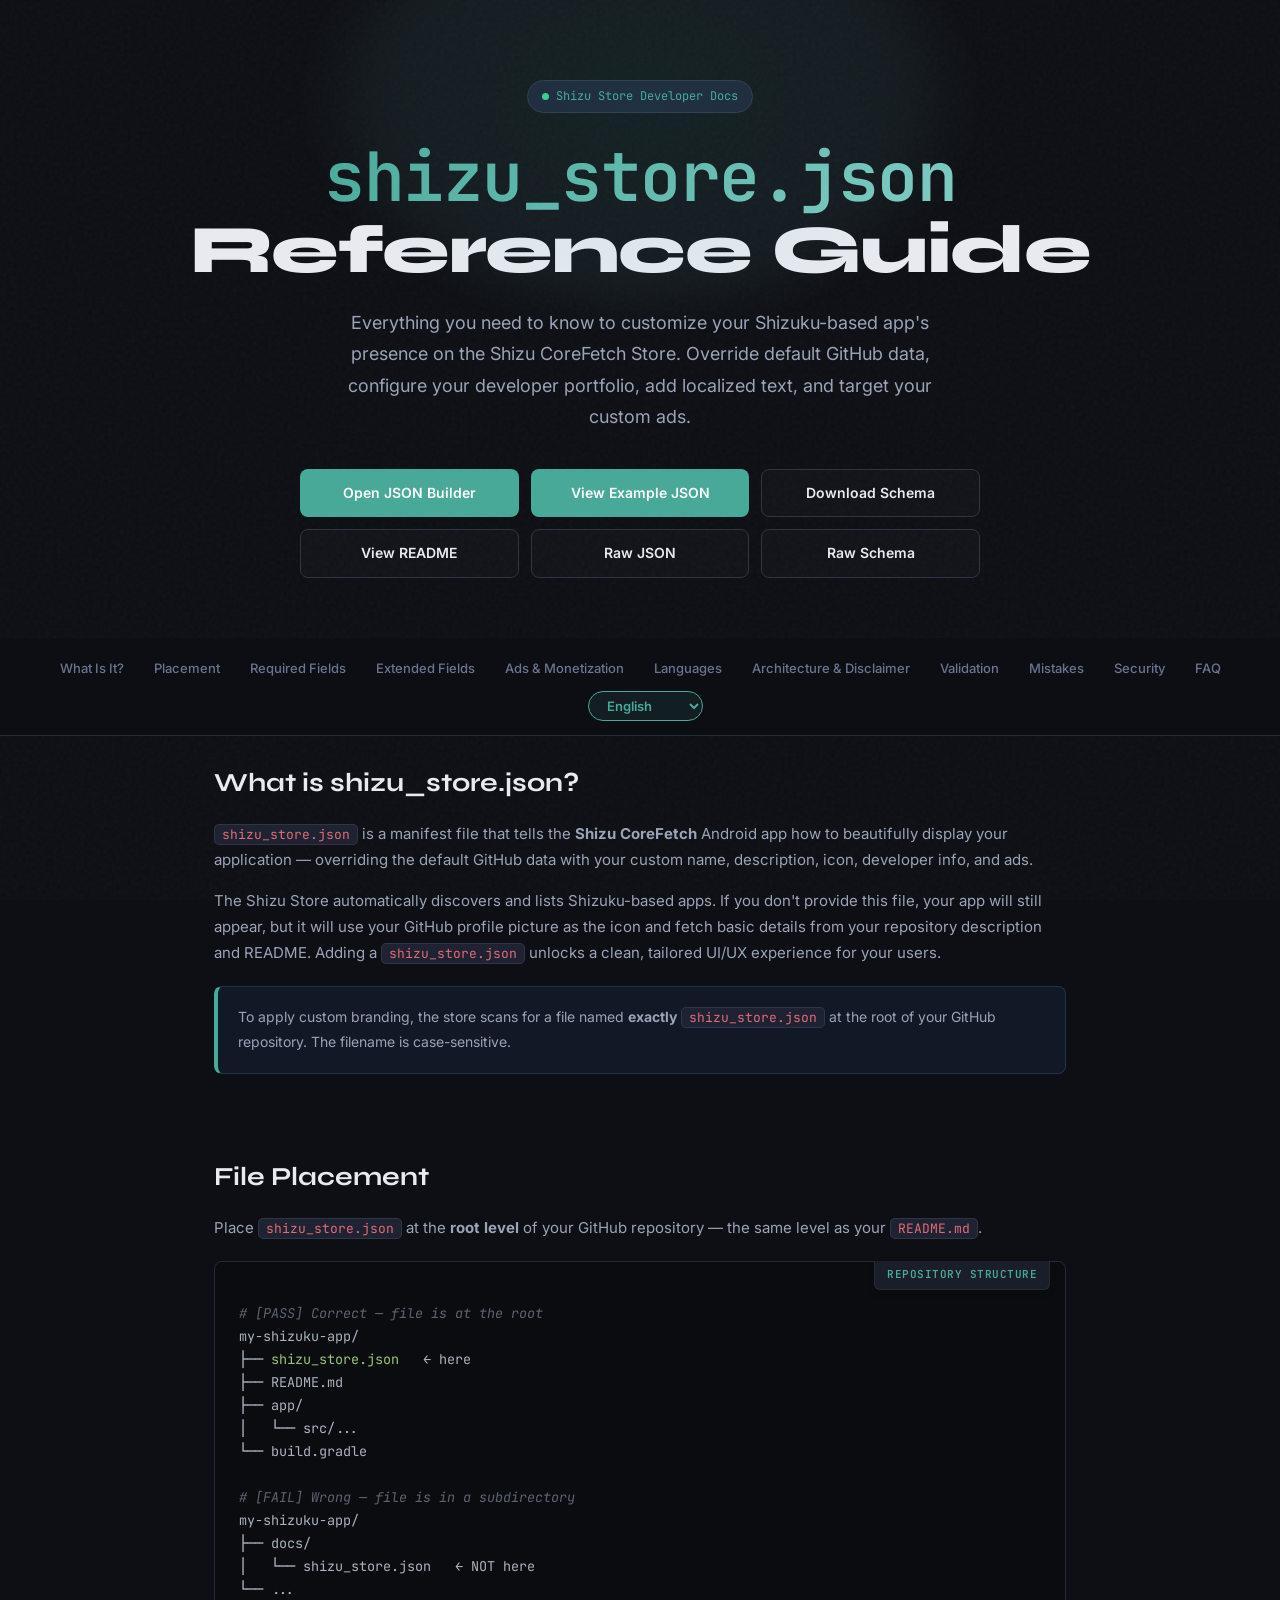
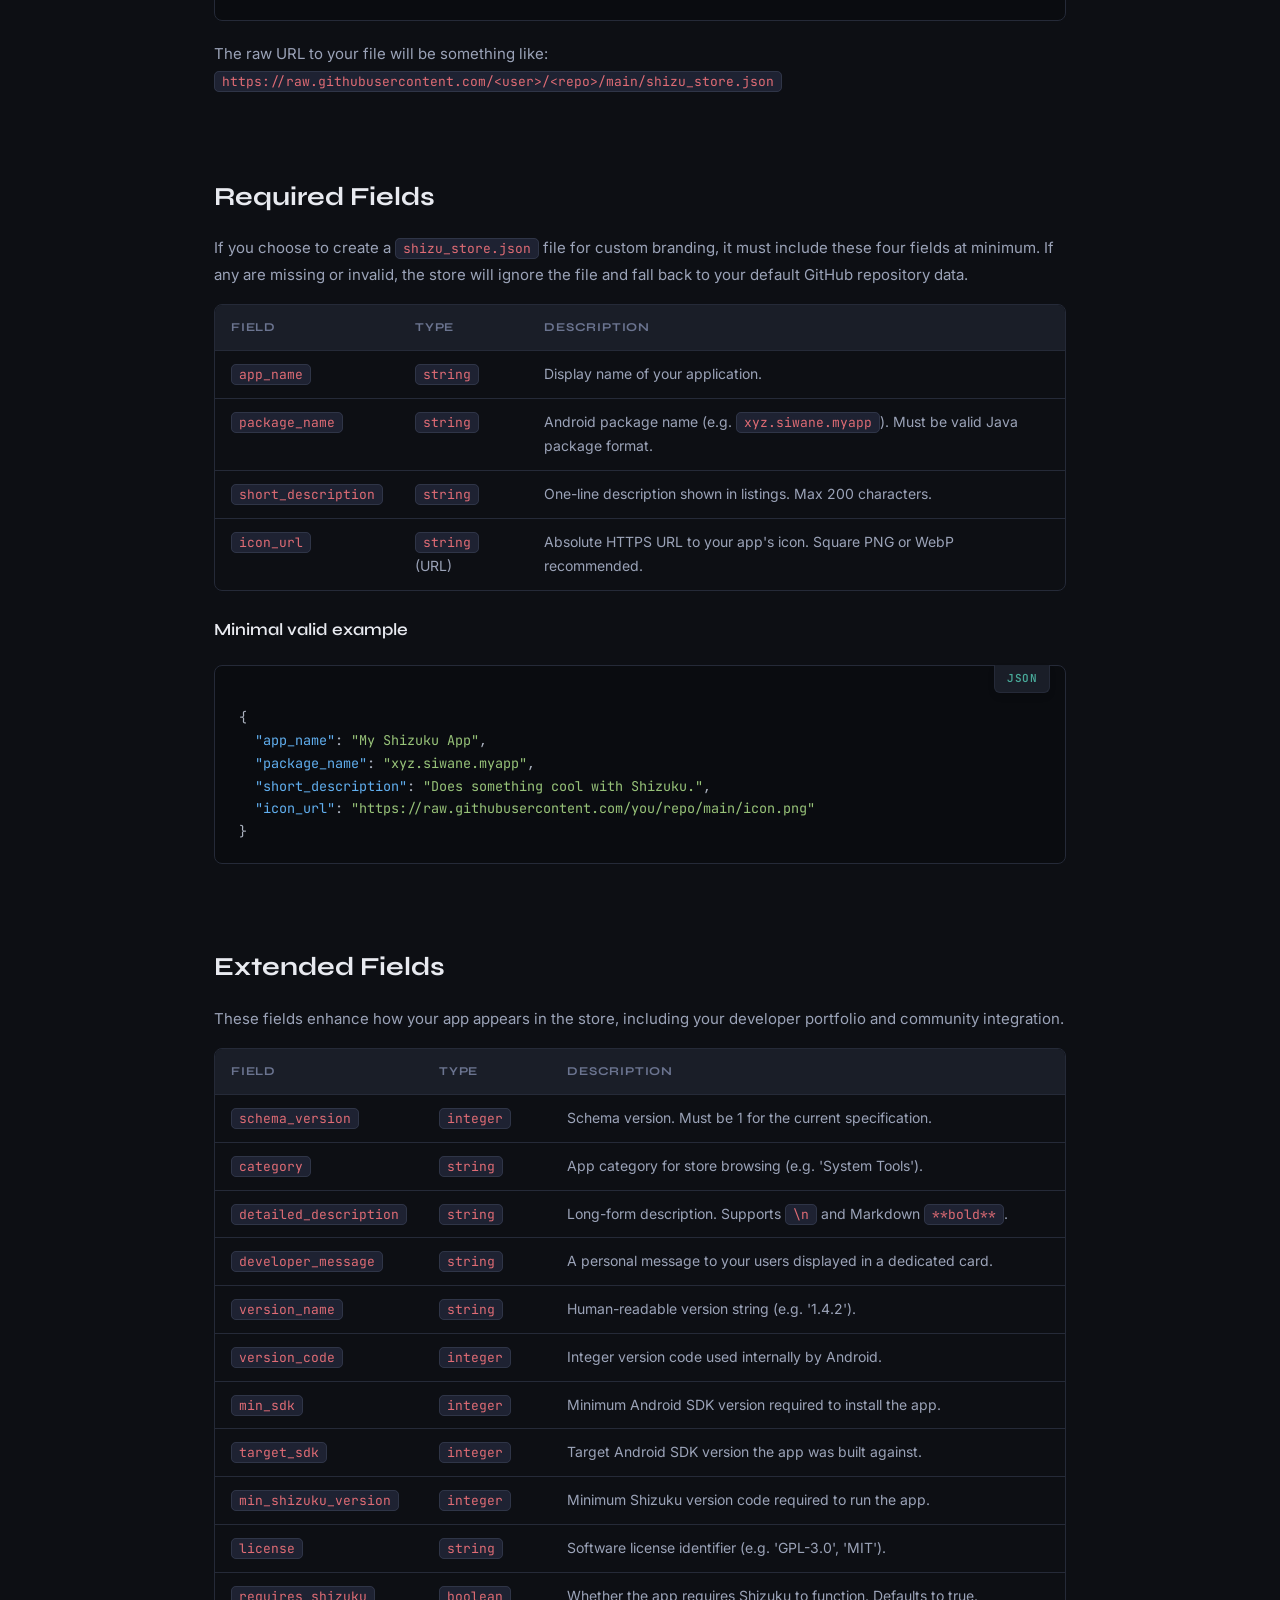
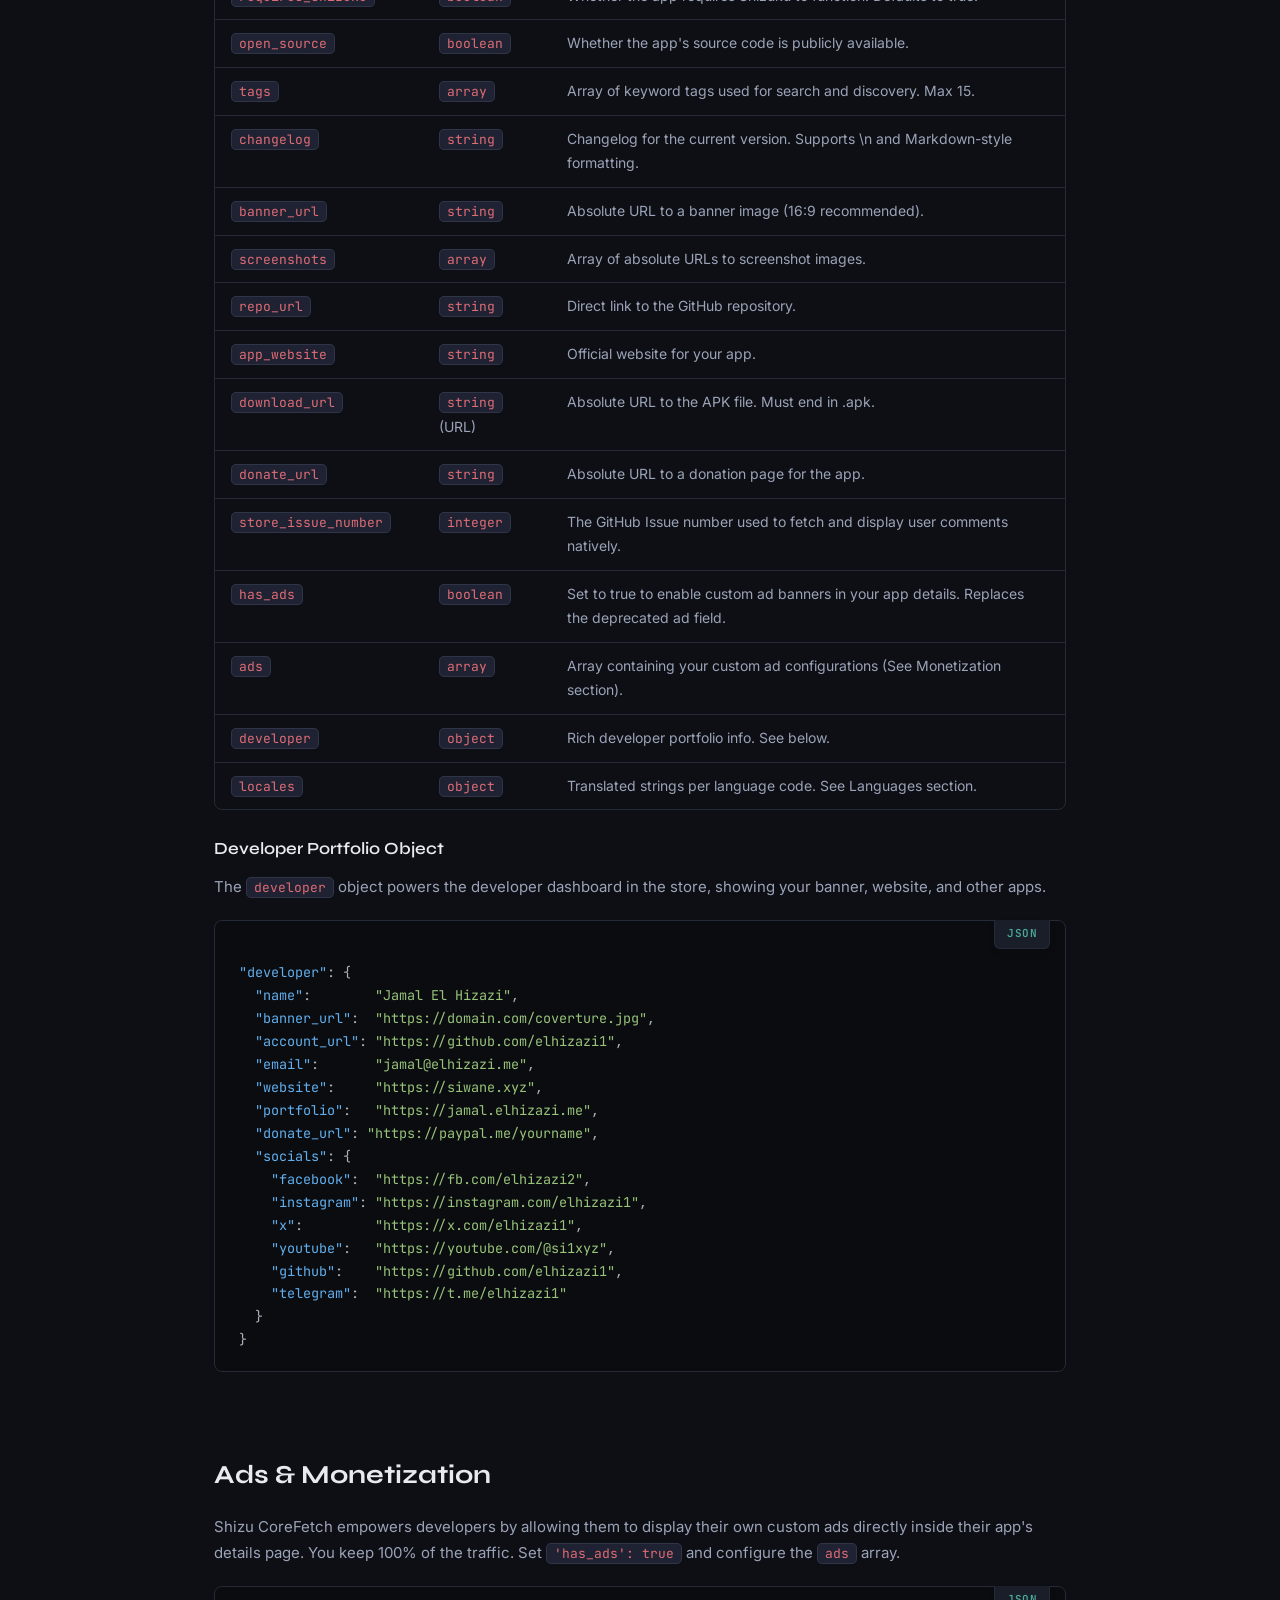
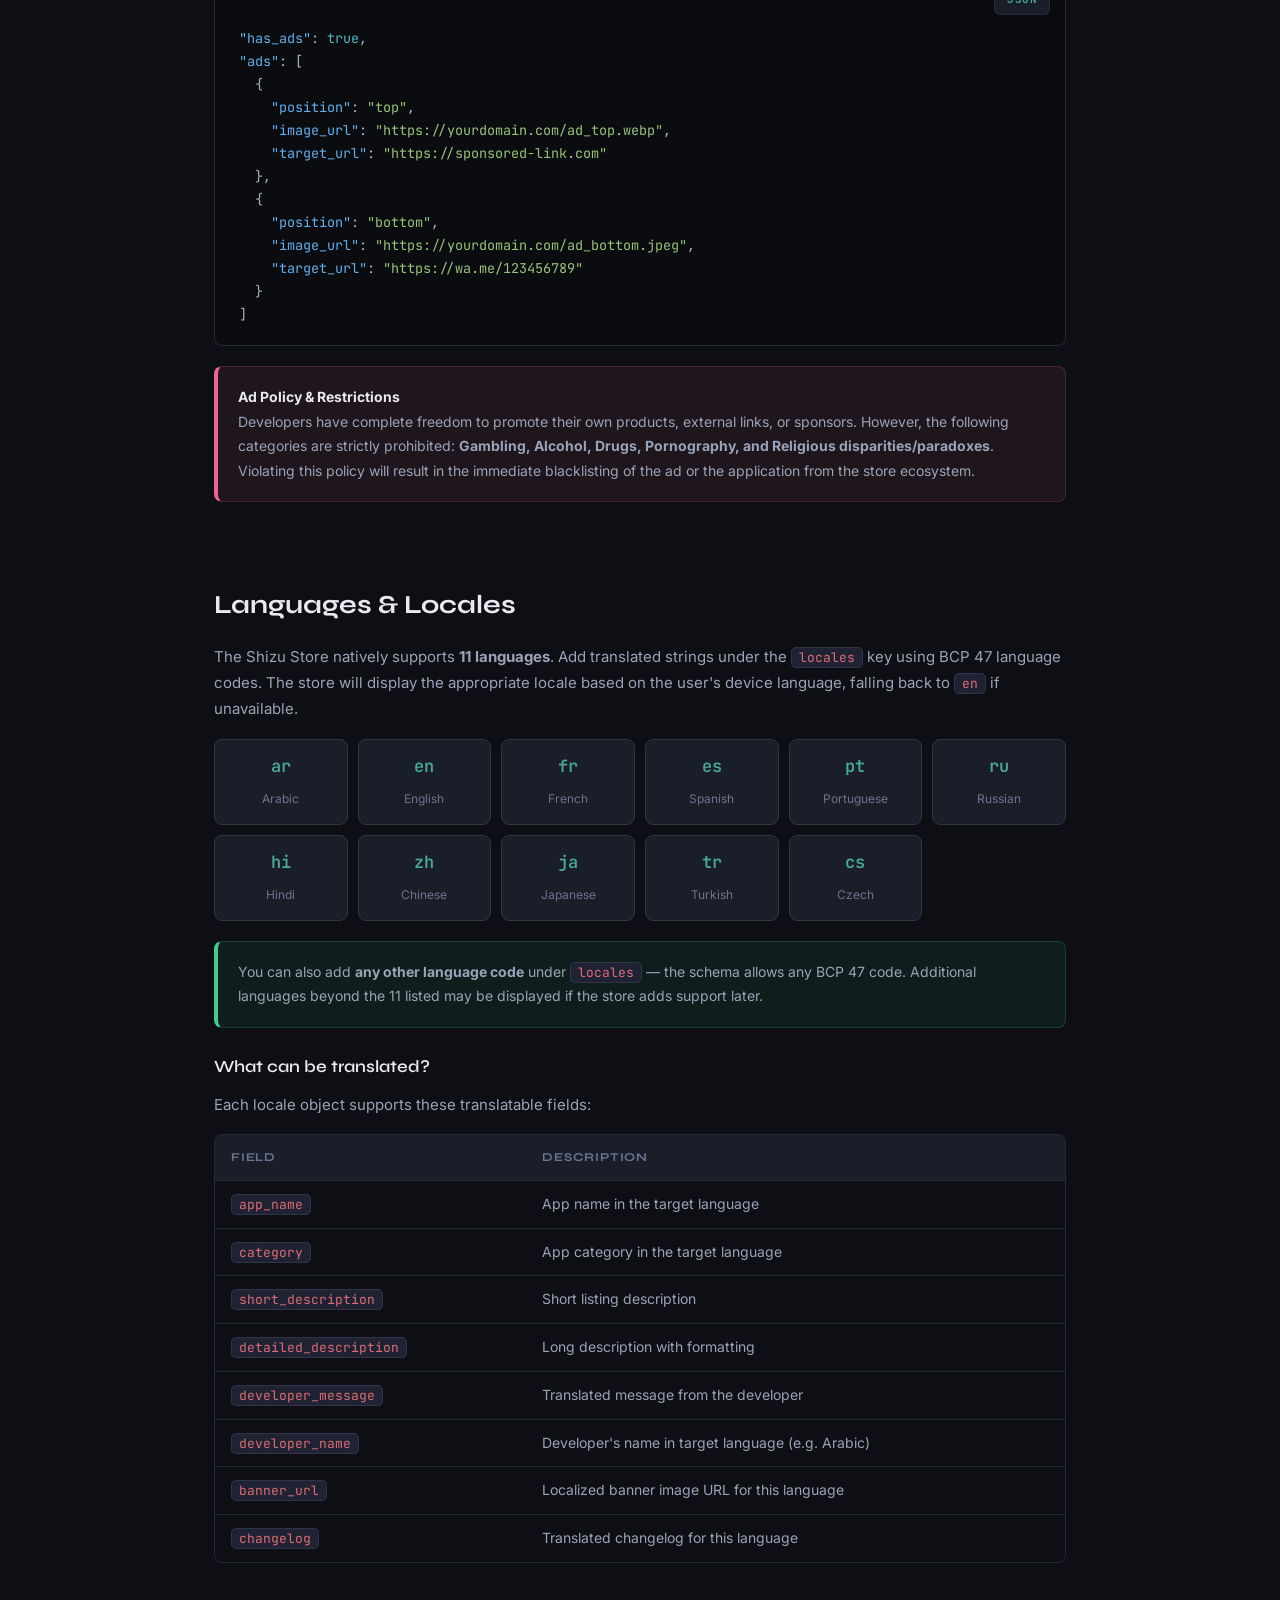
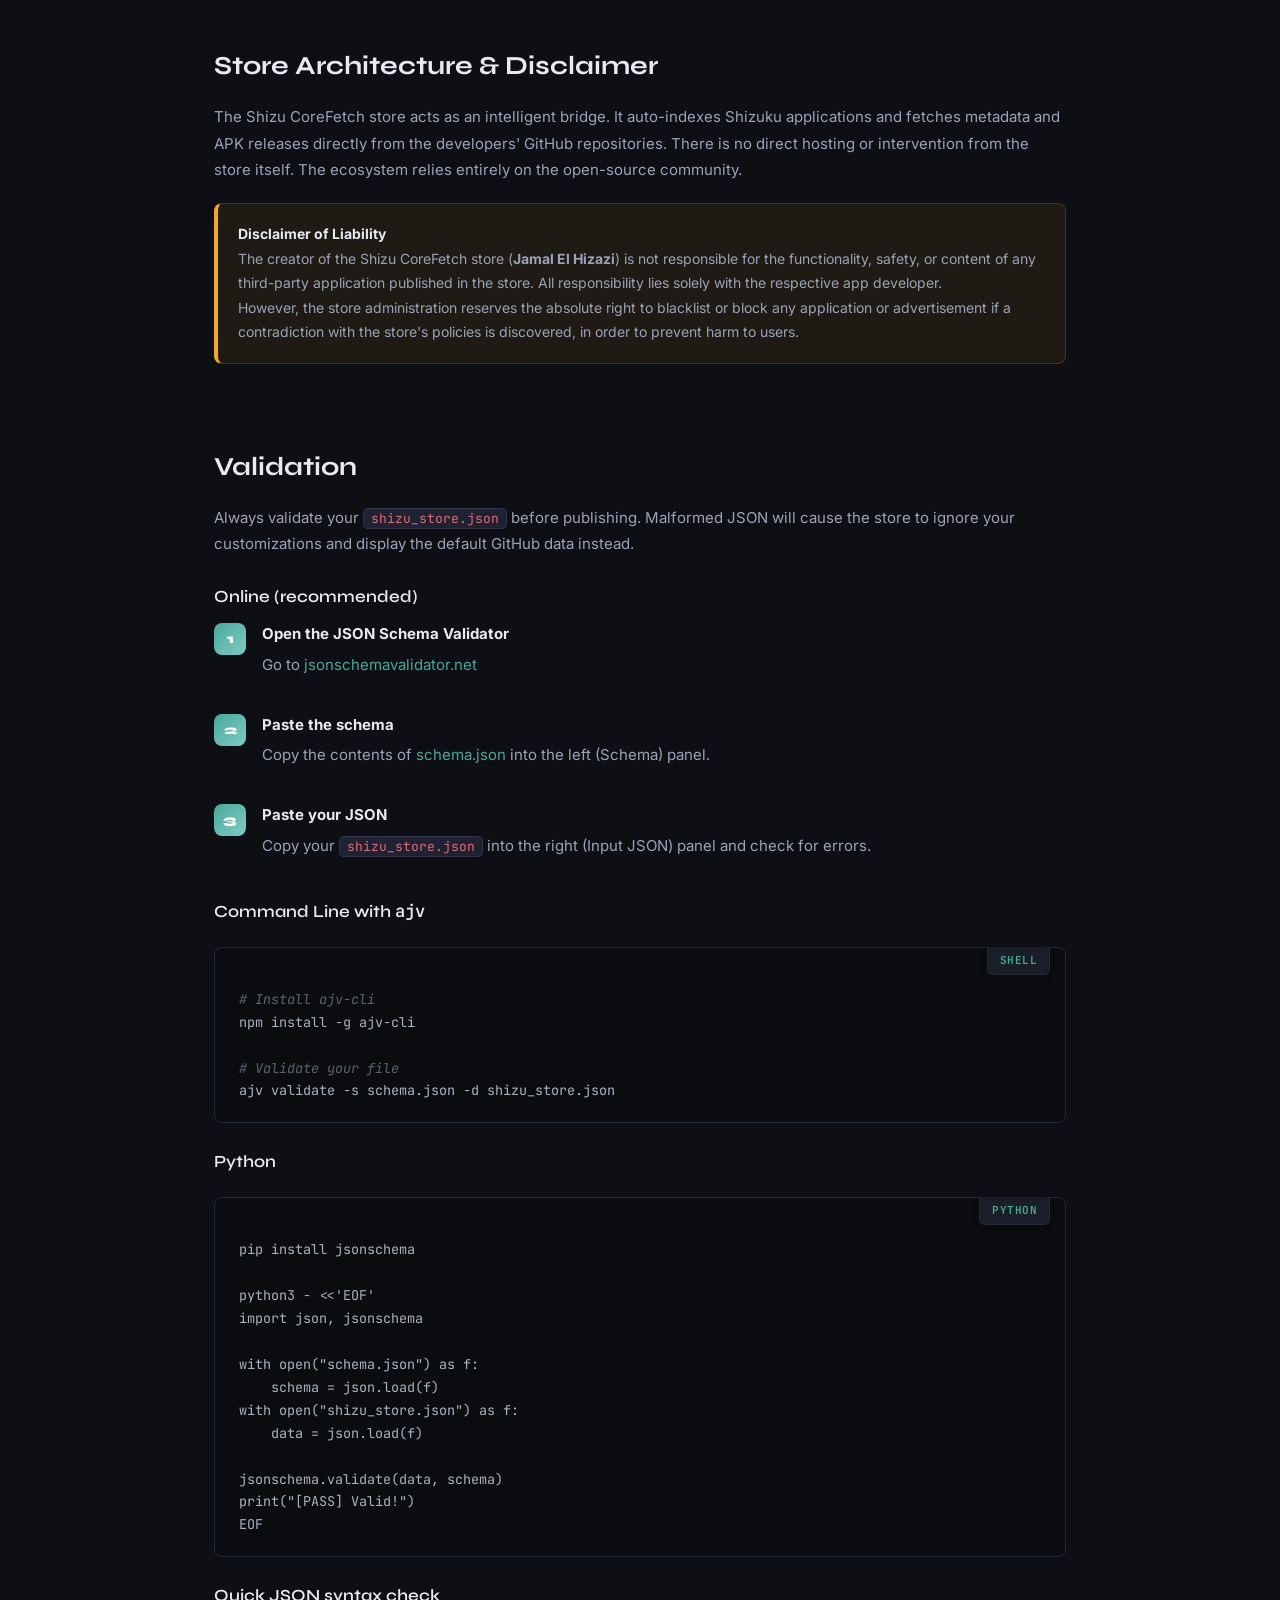
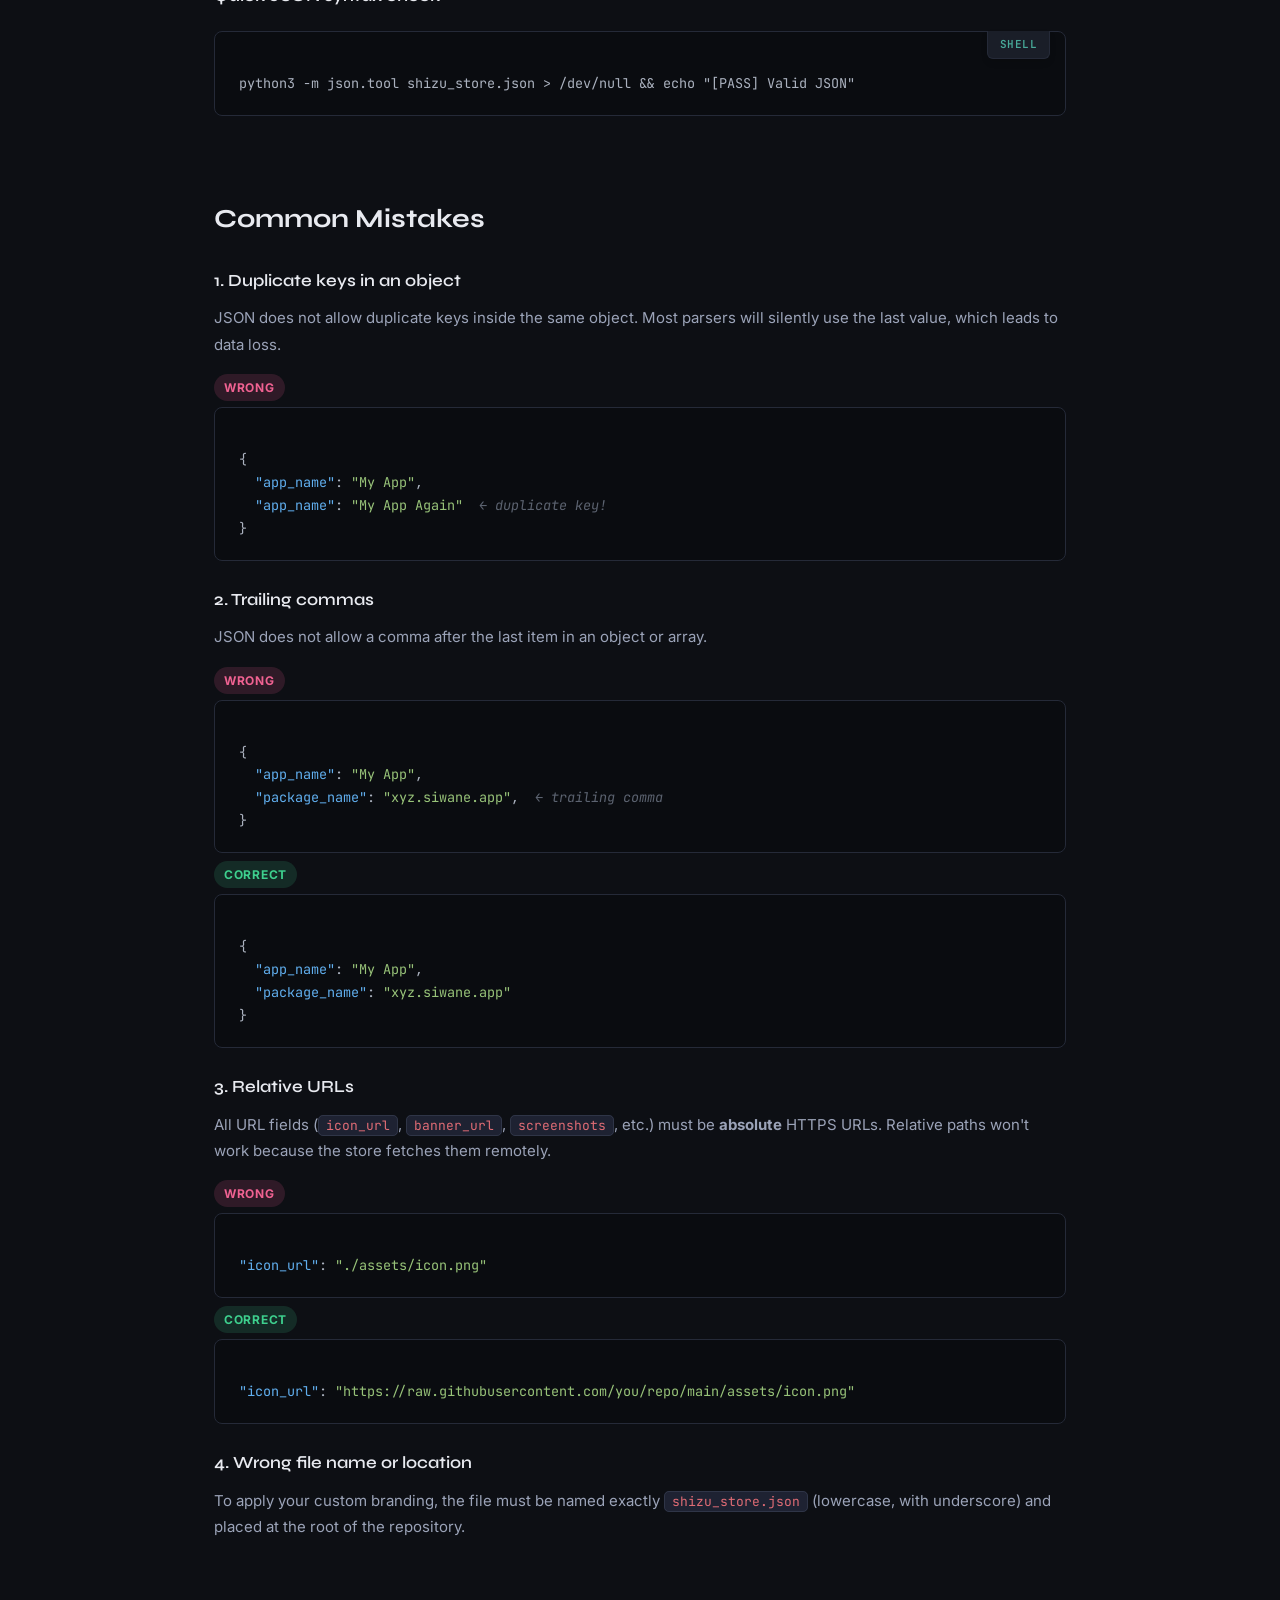
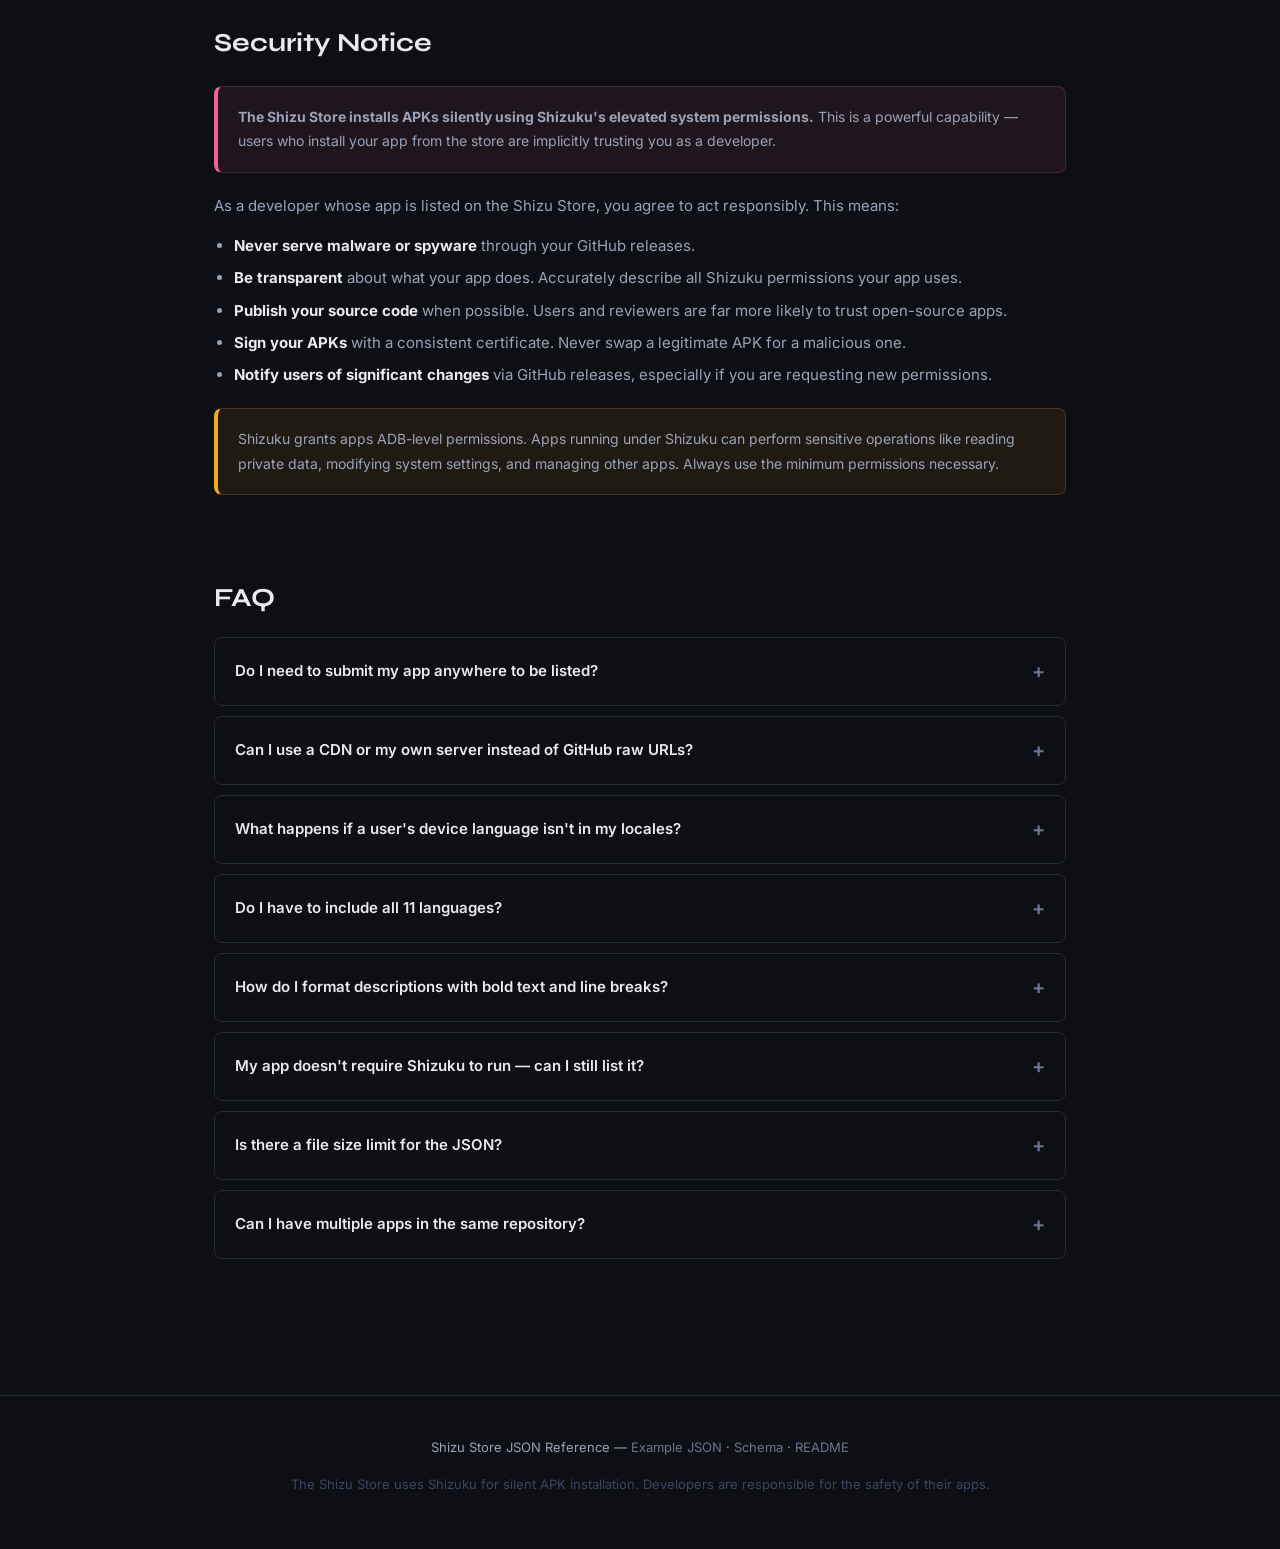
==== commit 5437997d: "rawan" ====
--- a/index.html
+++ b/index.html
@@ -170,14 +170,28 @@
           </tr>
         </thead>
         <tbody>
+          <tr><td><code>schema_version</code></td><td><code>integer</code></td><td data-i18n="opt_desc_schema_version">Schema version. Must be 1 for the current specification.</td></tr>
+          <tr><td><code>category</code></td><td><code>string</code></td><td data-i18n="opt_desc_cat">App category for store browsing (e.g. 'System Tools').</td></tr>
           <tr><td><code>detailed_description</code></td><td><code>string</code></td><td data-i18n="opt_desc_det">Long-form description. Supports <code>\n</code> and Markdown <code>**bold**</code>.</td></tr>
           <tr><td><code>developer_message</code></td><td><code>string</code></td><td data-i18n="opt_desc_msg">A personal message to your users displayed in a dedicated card.</td></tr>
+          <tr><td><code>version_name</code></td><td><code>string</code></td><td data-i18n="opt_desc_ver_name">Human-readable version string (e.g. '1.4.2').</td></tr>
+          <tr><td><code>version_code</code></td><td><code>integer</code></td><td data-i18n="opt_desc_ver_code">Integer version code used internally by Android.</td></tr>
+          <tr><td><code>min_sdk</code></td><td><code>integer</code></td><td data-i18n="opt_desc_min_sdk">Minimum Android SDK version required to install the app.</td></tr>
+          <tr><td><code>target_sdk</code></td><td><code>integer</code></td><td data-i18n="opt_desc_target_sdk">Target Android SDK version the app was built against.</td></tr>
+          <tr><td><code>min_shizuku_version</code></td><td><code>integer</code></td><td data-i18n="opt_desc_min_shizuku">Minimum Shizuku version code required to run the app.</td></tr>
+          <tr><td><code>license</code></td><td><code>string</code></td><td data-i18n="opt_desc_license">Software license identifier (e.g. 'GPL-3.0', 'MIT').</td></tr>
+          <tr><td><code>requires_shizuku</code></td><td><code>boolean</code></td><td data-i18n="opt_desc_req_shizuku">Whether the app requires Shizuku to function. Defaults to true.</td></tr>
+          <tr><td><code>open_source</code></td><td><code>boolean</code></td><td data-i18n="opt_desc_open_source">Whether the app's source code is publicly available.</td></tr>
+          <tr><td><code>tags</code></td><td><code>array</code></td><td data-i18n="opt_desc_tags">Array of keyword tags used for search and discovery. Max 15.</td></tr>
+          <tr><td><code>changelog</code></td><td><code>string</code></td><td data-i18n="opt_desc_changelog">Changelog for the current version. Supports <code>\n</code> and Markdown-style formatting.</td></tr>
           <tr><td><code>banner_url</code></td><td><code>string</code></td><td data-i18n="opt_desc_ban">Absolute URL to a banner image (16:9 recommended).</td></tr>
           <tr><td><code>screenshots</code></td><td><code>array</code></td><td data-i18n="opt_desc_scr">Array of absolute URLs to screenshot images.</td></tr>
           <tr><td><code>repo_url</code></td><td><code>string</code></td><td data-i18n="opt_desc_repo">Direct link to the GitHub repository.</td></tr>
           <tr><td><code>app_website</code></td><td><code>string</code></td><td data-i18n="opt_desc_web">Official website for your app.</td></tr>
+          <tr><td><code>download_url</code></td><td><code>string</code> (URL)</td><td data-i18n="opt_desc_download">Absolute URL to the APK file. Must end in .apk.</td></tr>
+          <tr><td><code>donate_url</code></td><td><code>string</code></td><td data-i18n="opt_desc_donate">Absolute URL to a donation page for the app.</td></tr>
           <tr><td><code>store_issue_number</code></td><td><code>integer</code></td><td data-i18n="opt_desc_iss">The GitHub Issue number used to fetch and display user comments natively.</td></tr>
-          <tr><td><code>ad</code></td><td><code>boolean</code></td><td data-i18n="opt_desc_ad">Set to <code>true</code> to enable custom ad banners in your app details.</td></tr>
+          <tr><td><code>has_ads</code></td><td><code>boolean</code></td><td data-i18n="opt_desc_has_ads">Set to <code>true</code> to enable custom ad banners in your app details. Replaces the deprecated <code>ad</code> field.</td></tr>
           <tr><td><code>ads</code></td><td><code>array</code></td><td data-i18n="opt_desc_ads">Array containing your custom ad configurations (See Monetization section).</td></tr>
           <tr><td><code>developer</code></td><td><code>object</code></td><td data-i18n="opt_desc_dev">Rich developer portfolio info. See below.</td></tr>
           <tr><td><code>locales</code></td><td><code>object</code></td><td data-i18n="opt_desc_loc">Translated strings per language code. See Languages section.</td></tr>
@@ -196,6 +210,7 @@
   <span class="k">"email"</span><span class="p">:</span>       <span class="s">"jamal@elhizazi.me"</span><span class="p">,</span>
   <span class="k">"website"</span><span class="p">:</span>     <span class="s">"https://siwane.xyz"</span><span class="p">,</span>
   <span class="k">"portfolio"</span><span class="p">:</span>   <span class="s">"https://jamal.elhizazi.me"</span><span class="p">,</span>
+  <span class="k">"donate_url"</span><span class="p">:</span> <span class="s">"https://paypal.me/yourname"</span><span class="p">,</span>
   <span class="k">"socials"</span><span class="p">: {</span>
     <span class="k">"facebook"</span><span class="p">:</span>  <span class="s">"https://fb.com/elhizazi2"</span><span class="p">,</span>
     <span class="k">"instagram"</span><span class="p">:</span> <span class="s">"https://instagram.com/elhizazi1"</span><span class="p">,</span>
@@ -212,12 +227,12 @@
     <h2 data-i18n="ads_title">Ads & Monetization</h2>
     <p data-i18n="ads_p1">
       Shizu CoreFetch empowers developers by allowing them to display their own custom ads directly inside their app's details page. 
-      You keep 100% of the traffic. Set <code>"ad": true</code> and configure the <code>ads</code> array.
+      You keep 100% of the traffic. Set <code>'has_ads': true</code> and configure the <code>ads</code> array.
     </p>
 
     <div class="code-wrap">
       <span class="code-label">JSON</span>
-      <pre><span class="k">"ad"</span><span class="p">:</span> <span class="b">true</span><span class="p">,</span>
+      <pre><span class="k">"has_ads"</span><span class="p">:</span> <span class="b">true</span><span class="p">,</span>
 <span class="k">"ads"</span><span class="p">:</span> <span class="p">[</span>
   <span class="p">{</span>
     <span class="k">"position"</span><span class="p">:</span> <span class="s">"top"</span><span class="p">,</span>
@@ -243,7 +258,7 @@
   <section id="locales">
     <h2 data-i18n="loc_title">Languages &amp; Locales</h2>
     <p data-i18n="loc_p1">
-      The Shizu Store natively supports <strong>9 languages</strong>. Add translated strings under the
+      The Shizu Store natively supports <strong>11 languages</strong>. Add translated strings under the
       <code>locales</code> key using BCP 47 language codes. The store will display the appropriate locale
       based on the user's device language, falling back to <code>en</code> if unavailable.
     </p>
@@ -258,11 +273,13 @@
       <div class="lang-chip"><span class="code">hi</span><span class="name" data-i18n="lang_hi">Hindi</span></div>
       <div class="lang-chip"><span class="code">zh</span><span class="name" data-i18n="lang_zh">Chinese</span></div>
       <div class="lang-chip"><span class="code">ja</span><span class="name" data-i18n="lang_ja">Japanese</span></div>
+      <div class="lang-chip"><span class="code">tr</span><span class="name" data-i18n="lang_tr">Turkish</span></div>
+      <div class="lang-chip"><span class="code">cs</span><span class="name" data-i18n="lang_cs">Czech</span></div>
     </div>
 
     <div class="callout callout-success">
       <div>
-        <p data-i18n="loc_callout">You can also add <strong>any other language code</strong> under <code>locales</code> — the schema allows any BCP 47 code. Additional languages beyond the 9 listed may be displayed if the store adds support later.</p>
+        <p data-i18n="loc_callout">You can also add <strong>any other language code</strong> under <code>locales</code> — the schema allows any BCP 47 code. Additional languages beyond the 11 listed may be displayed if the store adds support later.</p>
       </div>
     </div>
 
@@ -274,10 +291,13 @@
         <thead><tr><th data-i18n="th_field">Field</th><th data-i18n="th_desc">Description</th></tr></thead>
         <tbody>
           <tr><td><code>app_name</code></td><td data-i18n="loc_td_app">App name in the target language</td></tr>
+          <tr><td><code>category</code></td><td data-i18n="loc_td_cat">App category in the target language</td></tr>
           <tr><td><code>short_description</code></td><td data-i18n="loc_td_short">Short listing description</td></tr>
           <tr><td><code>detailed_description</code></td><td data-i18n="loc_td_det">Long description with formatting</td></tr>
           <tr><td><code>developer_message</code></td><td data-i18n="loc_td_msg">Translated message from the developer</td></tr>
           <tr><td><code>developer_name</code></td><td data-i18n="loc_td_dev">Developer's name in target language (e.g. Arabic)</td></tr>
+          <tr><td><code>banner_url</code></td><td data-i18n="loc_td_ban">Localized banner image URL for this language</td></tr>
+          <tr><td><code>changelog</code></td><td data-i18n="loc_td_change">Translated changelog for this language</td></tr>
         </tbody>
       </table>
     </div>
@@ -454,7 +474,7 @@
     </details>
 
     <details>
-      <summary data-i18n="faq_4_q">Do I have to include all 9 languages?</summary>
+      <summary data-i18n="faq_4_q">Do I have to include all 11 languages?</summary>
       <div class="faq-body">
         <p data-i18n="faq_4_a">No. You can include as many or as few locales as you want. Any locale you omit will automatically fall back to the root-level values.</p>
       </div>
